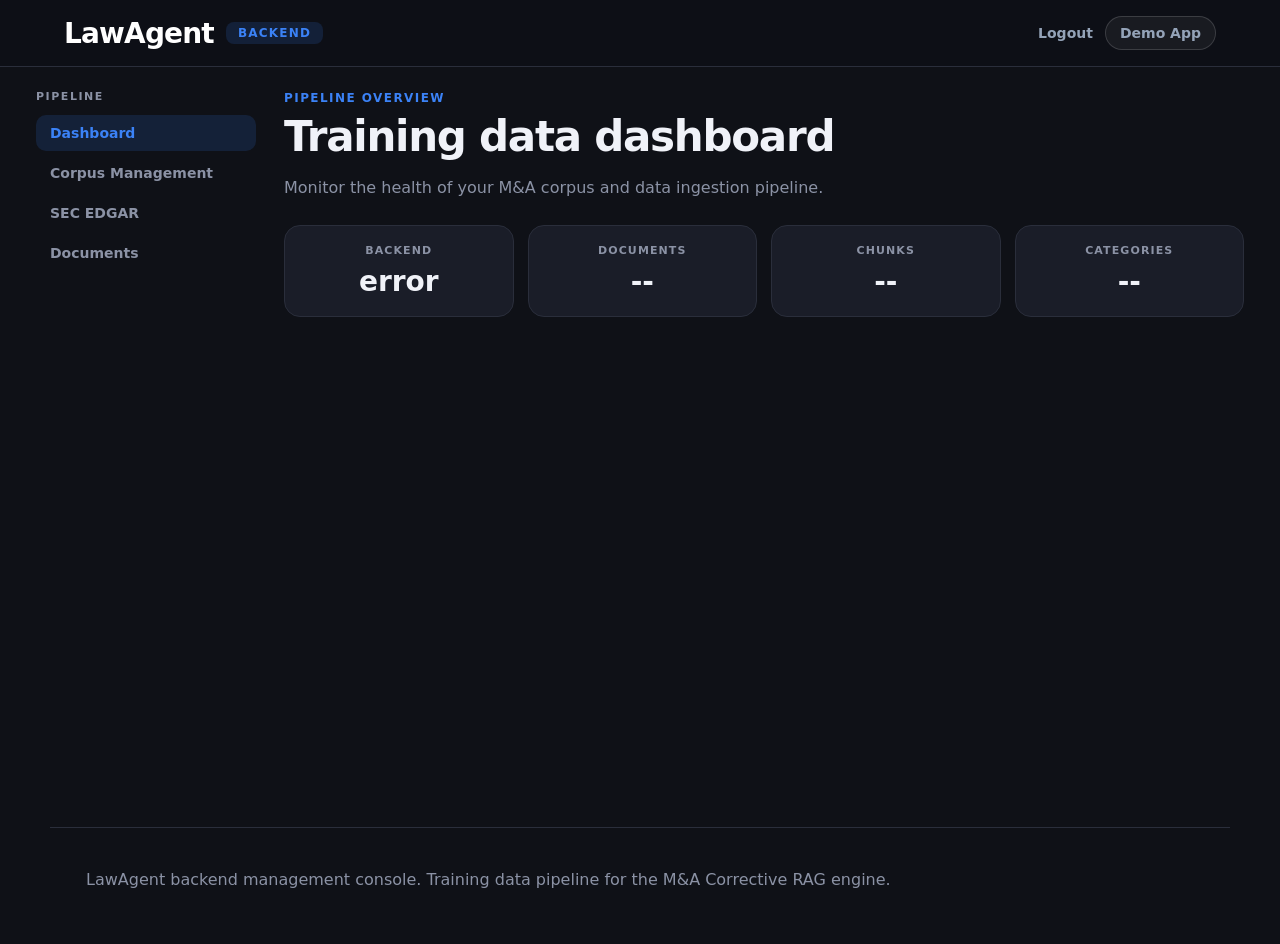
==== templates/admin.html @ 7fe7f197 "Add PIN code protection to access the backend administration pages Implement PIN-based authenticatio" ====
<!doctype html>
<html lang="en">
  <head>
    <meta charset="utf-8">
    <meta name="viewport" content="width=device-width, initial-scale=1">
    <title>LawAgent | Backend Management</title>
    <link rel="stylesheet" href="/static/styles.css">
    <link rel="stylesheet" href="/static/admin.css">
  </head>
  <body class="admin-body">
    <header class="admin-header">
      <nav>
        <div class="admin-brand">
          <span class="brand">LawAgent</span>
          <span class="admin-badge">Backend</span>
        </div>
        <div class="nav-right">
          <a href="/admin/logout" class="nav-link">Logout</a>
          <a href="/" class="pill nav-link">Demo App</a>
        </div>
      </nav>
    </header>

    <main class="admin-main">
      <aside class="admin-sidebar">
        <h3>Pipeline</h3>
        <button class="sidebar-link active" data-panel="dashboard">Dashboard</button>
        <button class="sidebar-link" data-panel="corpus">Corpus Management</button>
        <button class="sidebar-link" data-panel="edgar">SEC EDGAR</button>
        <button class="sidebar-link" data-panel="documents">Documents</button>
      </aside>

      <div class="admin-content">
        <section id="panel-dashboard" class="admin-panel active">
          <div class="section-heading">
            <p class="eyebrow">Pipeline overview</p>
            <h2>Training data dashboard</h2>
            <p>Monitor the health of your M&A corpus and data ingestion pipeline.</p>
          </div>
          <div class="stats-grid" id="dashboardStats">
            <div class="stat-card">
              <span class="stat-label">Backend</span>
              <span class="stat-value" id="statBackend">--</span>
            </div>
            <div class="stat-card">
              <span class="stat-label">Documents</span>
              <span class="stat-value" id="statDocs">--</span>
            </div>
            <div class="stat-card">
              <span class="stat-label">Chunks</span>
              <span class="stat-value" id="statChunks">--</span>
            </div>
            <div class="stat-card">
              <span class="stat-label">Categories</span>
              <span class="stat-value" id="statCategories">--</span>
            </div>
          </div>
          <div class="category-breakdown" id="categoryBreakdown"></div>
          <div class="doc-list" id="dashboardDocList"></div>
        </section>

        <section id="panel-corpus" class="admin-panel">
          <div class="section-heading">
            <p class="eyebrow">Corpus management</p>
            <h2>Ingest and manage training documents</h2>
            <p>Upload M&A documents to the global training corpus. All ingested documents become available to every analysis session in the frontend demo.</p>
          </div>
          <div class="admin-grid">
            <div class="admin-card">
              <h3>Ingest deposited files</h3>
              <p class="muted">Scan the deposit directories for new PDFs, DOCX, TXT, and MD files and ingest them into the corpus.</p>
              <button id="adminIngest" class="primary">Ingest deposited files</button>
              <div id="ingestResult" class="result-box"></div>
            </div>
            <div class="admin-card">
              <h3>Upload training document</h3>
              <p class="muted">Upload a document directly to the training corpus. It will be classified, chunked, and indexed for retrieval.</p>
              <label class="file-label">
                Choose PDF, DOCX, TXT, or MD
                <input id="adminUpload" type="file" accept=".pdf,.docx,.txt,.md">
              </label>
              <div id="uploadResult" class="result-box"></div>
            </div>
          </div>
          <div class="admin-card wide">
            <h3>Corpus retrieval test</h3>
            <p class="muted">Run a test query against the corpus to verify retrieval quality.</p>
            <div class="query-row">
              <input id="adminQuery" placeholder="e.g. escrow provisions in asset purchase agreements">
              <button id="adminSearch" class="primary">Search</button>
            </div>
            <div id="adminResults" class="result-box"></div>
          </div>
        </section>

        <section id="panel-edgar" class="admin-panel">
          <div class="section-heading">
            <p class="eyebrow">SEC EDGAR integration</p>
            <h2>Fetch and ingest real merger agreements</h2>
            <p>Search the SEC EDGAR full-text index for M&A exhibits (8-K filings), preview results, and ingest filings into the global training corpus.</p>
          </div>
          <div class="admin-card wide">
            <h3>EDGAR search</h3>
            <div class="admin-form">
              <label>
                Search query
                <input id="adminEdgarQuery" value='"agreement and plan of merger"'>
              </label>
              <div class="inline-fields">
                <label>
                  From
                  <input id="adminEdgarStart" type="date" value="2023-01-01">
                </label>
                <label>
                  To
                  <input id="adminEdgarEnd" type="date" value="2025-12-31">
                </label>
                <label>
                  Max results
                  <input id="adminEdgarMax" type="number" value="5" min="1" max="10">
                </label>
              </div>
              <div class="btn-row">
                <button id="adminEdgarSearch" class="primary">Search EDGAR</button>
                <button id="adminEdgarIngest" class="secondary dark">Search and ingest into corpus</button>
              </div>
            </div>
            <div id="adminEdgarResults" class="result-box"></div>
          </div>
        </section>

        <section id="panel-documents" class="admin-panel">
          <div class="section-heading">
            <p class="eyebrow">Document inventory</p>
            <h2>All documents in the training corpus</h2>
            <p>Complete list of classified documents with chunk counts and metadata.</p>
          </div>
          <div id="documentTable" class="doc-table-container"></div>
        </section>
      </div>
    </main>

    <footer>
      <p>LawAgent backend management console. Training data pipeline for the M&A Corrective RAG engine.</p>
    </footer>

    <script src="/static/admin.js"></script>
  </body>
</html>
---- static/styles.css ----
:root {
  color-scheme: dark;
  --bg: #0f1117;
  --bg-raised: #161922;
  --ink: #e8eaf0;
  --muted: #8b92a5;
  --card: #1a1d28;
  --line: #2a2e3b;
  --accent: #3b82f6;
  --accent-dim: rgba(59, 130, 246, 0.15);
  --accent-glow: rgba(59, 130, 246, 0.25);
  --red: #ef4444;
  --amber: #f59e0b;
  --green: #22c55e;
  --shadow: 0 20px 60px rgba(0, 0, 0, 0.35);
}

* {
  box-sizing: border-box;
}

body {
  margin: 0;
  font-family: Inter, ui-sans-serif, system-ui, -apple-system, BlinkMacSystemFont, "Segoe UI", sans-serif;
  background: var(--bg);
  color: var(--ink);
}

button,
textarea,
input {
  font: inherit;
}

button {
  border: 0;
  cursor: pointer;
}

.hero {
  background:
    radial-gradient(circle at 75% 15%, rgba(59, 130, 246, 0.18), transparent 30rem),
    radial-gradient(circle at 20% 80%, rgba(99, 102, 241, 0.1), transparent 25rem),
    linear-gradient(160deg, #0a0c14 0%, #111827 50%, #141a2e 100%);
  color: white;
  padding: 28px clamp(20px, 5vw, 72px) 72px;
  border-bottom: 1px solid var(--line);
}

nav,
.hero-grid,
main,
footer {
  max-width: 1180px;
  margin: 0 auto;
}

nav {
  display: flex;
  justify-content: space-between;
  align-items: center;
  margin-bottom: 72px;
}

.brand {
  font-family: Inter, system-ui, sans-serif;
  font-size: 28px;
  font-weight: 800;
  letter-spacing: -0.03em;
  color: white;
}

.pill {
  border: 1px solid rgba(255, 255, 255, 0.15);
  padding: 8px 14px;
  border-radius: 999px;
  color: var(--muted);
  font-size: 13px;
  font-weight: 600;
  background: rgba(255, 255, 255, 0.05);
}

.hero-grid {
  display: grid;
  grid-template-columns: minmax(0, 1.1fr) minmax(320px, 0.65fr);
  gap: 36px;
  align-items: center;
}

.eyebrow {
  margin: 0 0 10px;
  color: var(--accent);
  font-weight: 800;
  text-transform: uppercase;
  letter-spacing: 0.12em;
  font-size: 12px;
}

h1,
h2,
h3 {
  margin: 0;
  line-height: 1.05;
}

h1 {
  max-width: 760px;
  font-family: Inter, system-ui, sans-serif;
  font-size: clamp(42px, 7vw, 72px);
  font-weight: 800;
  letter-spacing: -0.04em;
  color: #f0f2f8;
}

h2 {
  font-family: Inter, system-ui, sans-serif;
  font-size: clamp(28px, 4vw, 42px);
  font-weight: 800;
  letter-spacing: -0.03em;
  color: #f0f2f8;
}

h3 {
  font-size: 18px;
  font-weight: 700;
  color: #dde1eb;
}

.lede {
  max-width: 760px;
  margin: 22px 0 0;
  color: #94a3b8;
  font-size: 17px;
  line-height: 1.7;
}

.hero-actions,
.input-toolbar,
.draft-toolbar {
  display: flex;
  gap: 12px;
  align-items: center;
}

.hero-actions {
  margin-top: 30px;
}

.nav-right {
  display: flex;
  align-items: center;
  gap: 12px;
}

.nav-link {
  color: #94a3b8;
  text-decoration: none;
  font-weight: 700;
  font-size: 14px;
  transition: color 0.15s;
}

.nav-link:hover {
  color: white;
}

.context-grid {
  display: grid;
  grid-template-columns: minmax(320px, 0.8fr) minmax(360px, 1.2fr);
  gap: 24px;
}

.primary,
.secondary,
.ghost {
  border-radius: 10px;
  padding: 12px 18px;
  font-weight: 700;
  transition: all 0.15s;
}

.primary {
  color: white;
  background: var(--accent);
  box-shadow: 0 8px 24px var(--accent-glow);
}

.primary:hover {
  background: #2563eb;
}

.secondary {
  color: #cbd5e1;
  background: rgba(255, 255, 255, 0.06);
  border: 1px solid var(--line);
}

.secondary:hover {
  background: rgba(255, 255, 255, 0.1);
}

.secondary.dark {
  color: white;
  background: rgba(59, 130, 246, 0.12);
  border: 1px solid rgba(59, 130, 246, 0.3);
}

.secondary.dark:hover {
  background: rgba(59, 130, 246, 0.22);
}

.ghost {
  background: var(--bg-raised);
  color: var(--muted);
  border: 1px solid var(--line);
}

.ghost:hover {
  color: var(--ink);
  border-color: #3d4254;
}

.wide {
  width: 100%;
  margin-top: 14px;
}

.pipeline-card,
.input-card,
.output-card,
.form-card,
.draft-card,
.source-card {
  background: var(--card);
  color: var(--ink);
  border: 1px solid var(--line);
  border-radius: 20px;
  box-shadow: var(--shadow);
}

.pipeline-card {
  padding: 28px;
  background: var(--card);
  border: 1px solid var(--line);
}

.pipeline-card h2 {
  font-size: 22px;
  color: #f0f2f8;
}

.pipeline-card ol {
  margin: 18px 0 0;
  padding-left: 22px;
  color: var(--muted);
  line-height: 1.7;
}

.pipeline-card ol strong {
  color: var(--accent);
}

main {
  padding: 38px clamp(16px, 4vw, 36px) 60px;
}

.panel {
  padding: 42px 0;
}

.panel.alt {
  border-top: 1px solid var(--line);
  border-bottom: 1px solid var(--line);
}

.section-heading {
  max-width: 850px;
  margin-bottom: 24px;
}

.section-heading p:not(.eyebrow) {
  color: var(--muted);
  line-height: 1.65;
  font-size: 16px;
}

.workspace {
  display: grid;
  grid-template-columns: minmax(320px, 0.9fr) minmax(360px, 1.1fr);
  gap: 24px;
}

.corpus-grid {
  display: grid;
  grid-template-columns: minmax(320px, 0.8fr) minmax(360px, 1.2fr);
  gap: 24px;
}

.input-card,
.output-card,
.form-card,
.draft-card {
  padding: 22px;
}

.muted {
  color: var(--muted);
  line-height: 1.6;
}

.stacked-actions {
  display: grid;
  gap: 12px;
  margin: 18px 0;
}

.file-label {
  border: 1px dashed rgba(59, 130, 246, 0.4);
  border-radius: 14px;
  padding: 14px;
  color: #94a3b8;
  background: rgba(59, 130, 246, 0.06);
  transition: border-color 0.15s;
}

.file-label:hover {
  border-color: var(--accent);
}

.file-label input {
  margin-top: 10px;
  width: 100%;
}

.status-box,
.mini-results {
  border: 1px solid var(--line);
  border-radius: 16px;
  background: var(--bg-raised);
  padding: 14px;
  color: var(--muted);
  line-height: 1.55;
}

.query-row {
  display: grid;
  grid-template-columns: 1fr auto;
  gap: 10px;
  margin: 16px 0;
}

.query-row input {
  width: 100%;
}

.inline-fields {
  display: grid;
  grid-template-columns: 1fr 1fr auto;
  gap: 10px;
}

.input-toolbar,
.draft-toolbar {
  justify-content: space-between;
  margin-bottom: 14px;
}

textarea {
  width: 100%;
  min-height: 520px;
  resize: vertical;
  border: 1px solid var(--line);
  border-radius: 16px;
  padding: 16px;
  color: #e2e8f0;
  background: var(--bg);
  line-height: 1.55;
}

textarea:focus,
input:focus {
  outline: 3px solid var(--accent-dim);
  border-color: var(--accent);
}

.empty {
  min-height: 520px;
  display: grid;
  place-content: center;
  text-align: center;
  color: var(--muted);
  padding: 28px;
}

.hidden {
  display: none;
}

.summary-grid,
.template-grid,
.source-grid {
  display: grid;
  gap: 16px;
}

.summary-grid {
  grid-template-columns: repeat(4, minmax(0, 1fr));
  margin-bottom: 18px;
}

.metric {
  border: 1px solid var(--line);
  border-radius: 16px;
  padding: 14px;
  background: var(--bg-raised);
}

.metric span {
  color: var(--muted);
  font-size: 12px;
  text-transform: uppercase;
  letter-spacing: 0.08em;
  font-weight: 800;
}

.metric strong {
  display: block;
  margin-top: 6px;
  font-size: 20px;
  color: #f0f2f8;
}

.issue,
.clause,
.reference,
.followup {
  border: 1px solid var(--line);
  border-radius: 18px;
  padding: 16px;
  margin: 12px 0;
  background: var(--bg-raised);
}

.issue.high {
  border-left: 4px solid var(--red);
}

.issue.medium {
  border-left: 4px solid var(--amber);
}

.tag {
  display: inline-block;
  padding: 4px 9px;
  border-radius: 999px;
  font-size: 11px;
  font-weight: 700;
  text-transform: uppercase;
  letter-spacing: 0.08em;
  background: var(--accent-dim);
  color: var(--accent);
}

.tag.present {
  background: rgba(34, 197, 94, 0.12);
  color: var(--green);
}

.tag.missing_or_weak {
  background: rgba(239, 68, 68, 0.12);
  color: var(--red);
}

.issue p,
.clause p,
.reference p,
.followup p {
  color: var(--muted);
  line-height: 1.55;
}

.suggested {
  white-space: pre-wrap;
  background: var(--bg);
  border: 1px solid var(--line);
  border-radius: 12px;
  padding: 12px;
  font-family: ui-monospace, SFMono-Regular, Menlo, monospace;
  font-size: 13px;
  line-height: 1.45;
  color: #94a3b8;
}

.template-grid {
  grid-template-columns: minmax(300px, 0.8fr) minmax(360px, 1.2fr);
}

.form-card {
  display: grid;
  gap: 14px;
}

label {
  display: grid;
  gap: 7px;
  color: #cbd5e1;
  font-weight: 700;
}

input {
  border: 1px solid var(--line);
  border-radius: 12px;
  padding: 12px;
  background: var(--bg);
  color: var(--ink);
}

pre {
  min-height: 560px;
  max-height: 760px;
  overflow: auto;
  white-space: pre-wrap;
  margin: 0;
  padding: 18px;
  border-radius: 16px;
  border: 1px solid var(--line);
  background: #0a0c14;
  color: #94a3b8;
  line-height: 1.55;
}

.source-grid {
  grid-template-columns: repeat(3, minmax(0, 1fr));
}

.source-card {
  padding: 18px;
  box-shadow: none;
}

a {
  color: var(--accent);
  font-weight: 700;
}

a:hover {
  color: #60a5fa;
}

footer {
  color: var(--muted);
  padding: 0 clamp(16px, 4vw, 36px) 36px;
  line-height: 1.5;
  border-top: 1px solid var(--line);
  padding-top: 24px;
}

button:disabled {
  opacity: 0.45;
  cursor: not-allowed;
}

@media (max-width: 900px) {
  .hero-grid,
  .workspace,
  .template-grid,
  .context-grid,
  .corpus-grid {
    grid-template-columns: 1fr;
  }

  .summary-grid,
  .source-grid {
    grid-template-columns: repeat(2, minmax(0, 1fr));
  }
}

@media (max-width: 620px) {
  nav,
  .hero-actions,
  .summary-grid,
  .source-grid {
    grid-template-columns: 1fr;
    flex-direction: column;
    align-items: flex-start;
  }

  .summary-grid,
  .source-grid {
    display: grid;
    grid-template-columns: 1fr;
  }
}
---- static/admin.css ----
.admin-body {
  background: var(--bg);
}

.admin-header {
  background: #0d0f16;
  color: white;
  padding: 16px clamp(20px, 5vw, 72px);
  border-bottom: 1px solid var(--line);
}

.admin-header nav {
  margin-bottom: 0;
}

.admin-brand {
  display: flex;
  align-items: center;
  gap: 12px;
}

.admin-badge {
  background: var(--accent-dim);
  color: var(--accent);
  padding: 4px 12px;
  border-radius: 8px;
  font-size: 12px;
  font-weight: 800;
  text-transform: uppercase;
  letter-spacing: 0.1em;
}

.nav-link {
  color: #94a3b8;
  text-decoration: none;
  font-weight: 700;
  font-size: 14px;
  transition: color 0.15s;
}

.nav-link:hover {
  color: white;
}

.admin-main {
  display: grid;
  grid-template-columns: 220px 1fr;
  max-width: 1280px;
  margin: 0 auto;
  padding: 24px clamp(16px, 4vw, 36px);
  gap: 28px;
  min-height: calc(100vh - 140px);
}

.admin-sidebar {
  position: sticky;
  top: 24px;
  height: fit-content;
}

.admin-sidebar h3 {
  color: var(--muted);
  font-size: 11px;
  text-transform: uppercase;
  letter-spacing: 0.14em;
  margin-bottom: 12px;
}

.sidebar-link {
  display: block;
  width: 100%;
  text-align: left;
  padding: 10px 14px;
  border-radius: 10px;
  font-weight: 700;
  font-size: 14px;
  color: var(--muted);
  background: transparent;
  margin-bottom: 4px;
  transition: all 0.15s;
}

.sidebar-link:hover {
  background: rgba(255, 255, 255, 0.04);
  color: var(--ink);
}

.sidebar-link.active {
  background: var(--accent-dim);
  color: var(--accent);
}

.admin-panel {
  display: none;
}

.admin-panel.active {
  display: block;
}

.stats-grid {
  display: grid;
  grid-template-columns: repeat(4, 1fr);
  gap: 14px;
  margin-bottom: 24px;
}

.stat-card {
  background: var(--card);
  border: 1px solid var(--line);
  border-radius: 16px;
  padding: 18px;
  text-align: center;
}

.stat-label {
  display: block;
  color: var(--muted);
  font-size: 11px;
  text-transform: uppercase;
  letter-spacing: 0.1em;
  font-weight: 800;
}

.stat-value {
  display: block;
  margin-top: 8px;
  font-size: 28px;
  font-weight: 800;
  color: #f0f2f8;
  font-family: Inter, system-ui, sans-serif;
}

.category-breakdown {
  display: flex;
  flex-wrap: wrap;
  gap: 8px;
  margin-bottom: 24px;
}

.admin-grid {
  display: grid;
  grid-template-columns: 1fr 1fr;
  gap: 20px;
  margin-bottom: 24px;
}

.admin-card {
  background: var(--card);
  border: 1px solid var(--line);
  border-radius: 20px;
  padding: 22px;
}

.admin-card.wide {
  margin-bottom: 24px;
}

.admin-form {
  display: grid;
  gap: 14px;
  margin-top: 16px;
}

.btn-row {
  display: flex;
  gap: 12px;
}

.result-box {
  margin-top: 16px;
  border: 1px solid var(--line);
  border-radius: 14px;
  padding: 14px;
  background: var(--bg-raised);
  color: var(--muted);
  line-height: 1.55;
  min-height: 40px;
}

.result-box:empty {
  display: none;
}

.doc-list {
  margin-top: 8px;
}

.doc-table-container {
  background: var(--card);
  border: 1px solid var(--line);
  border-radius: 20px;
  padding: 18px;
  overflow-x: auto;
}

.doc-table {
  width: 100%;
  border-collapse: collapse;
  font-size: 14px;
}

.doc-table th {
  text-align: left;
  padding: 10px 14px;
  font-size: 11px;
  text-transform: uppercase;
  letter-spacing: 0.1em;
  color: var(--muted);
  border-bottom: 2px solid var(--line);
}

.doc-table td {
  padding: 10px 14px;
  border-bottom: 1px solid var(--line);
  color: var(--ink);
}

.doc-table tr:last-child td {
  border-bottom: none;
}

.doc-table tr:hover td {
  background: rgba(59, 130, 246, 0.04);
}

@media (max-width: 900px) {
  .admin-main {
    grid-template-columns: 1fr;
  }

  .admin-sidebar {
    position: static;
    display: flex;
    gap: 8px;
    overflow-x: auto;
  }

  .admin-sidebar h3 {
    display: none;
  }

  .stats-grid {
    grid-template-columns: repeat(2, 1fr);
  }

  .admin-grid {
    grid-template-columns: 1fr;
  }
}
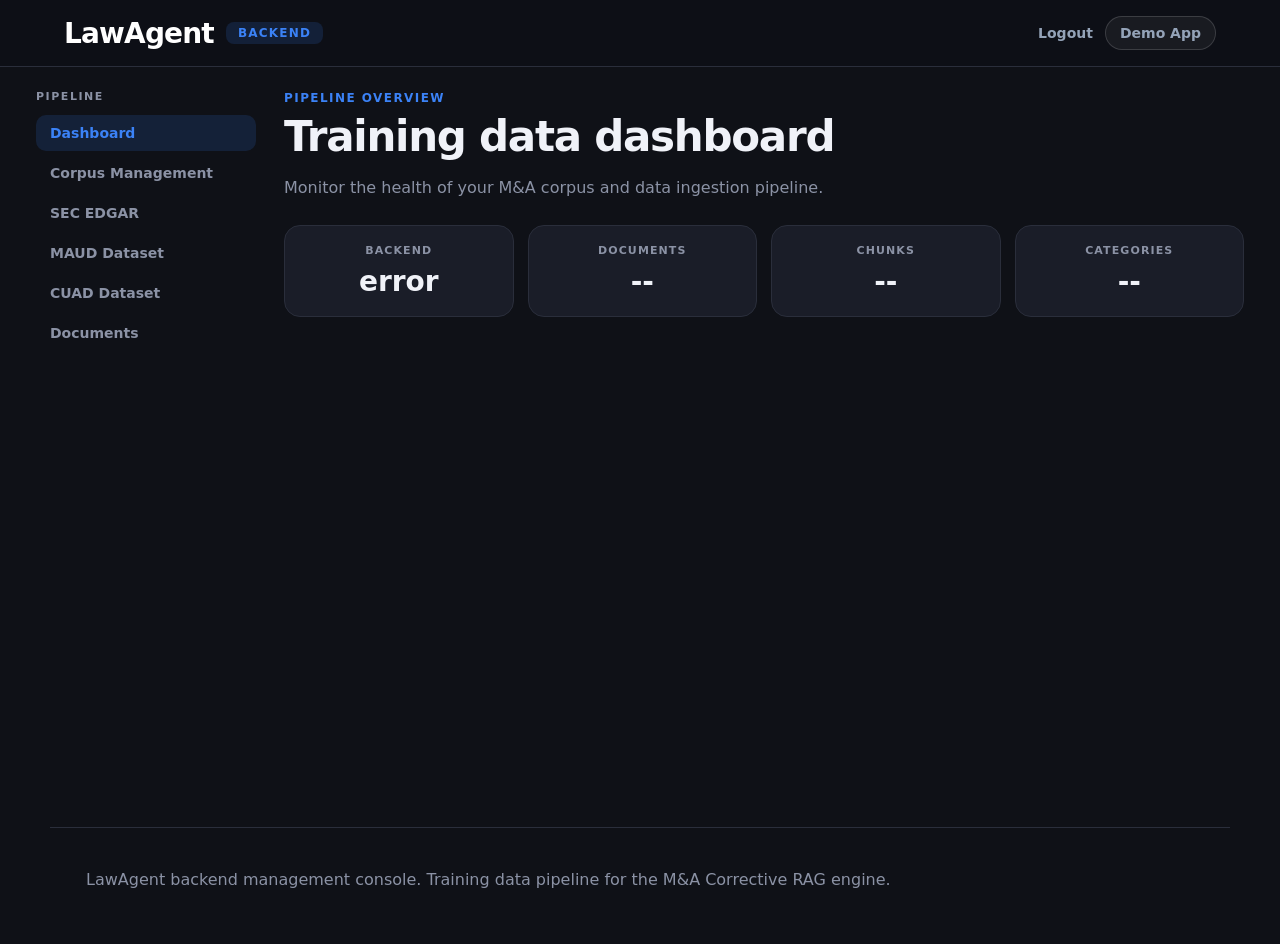
==== commit 228aef7c: "Add MAUD and CUAD dataset ingestion pipelines to the application Integrates MAUD and CUAD datasets i" ====
--- a/templates/admin.html
+++ b/templates/admin.html
@@ -27,6 +27,8 @@
         <button class="sidebar-link active" data-panel="dashboard">Dashboard</button>
         <button class="sidebar-link" data-panel="corpus">Corpus Management</button>
         <button class="sidebar-link" data-panel="edgar">SEC EDGAR</button>
+        <button class="sidebar-link" data-panel="maud">MAUD Dataset</button>
+        <button class="sidebar-link" data-panel="cuad">CUAD Dataset</button>
         <button class="sidebar-link" data-panel="documents">Documents</button>
       </aside>
 
@@ -73,12 +75,50 @@
               <div id="ingestResult" class="result-box"></div>
             </div>
             <div class="admin-card">
-              <h3>Upload training document</h3>
-              <p class="muted">Upload a document directly to the training corpus. It will be classified, chunked, and indexed for retrieval.</p>
+              <h3>Upload training documents</h3>
+              <p class="muted">Upload one or more documents to the training corpus. They will be classified, chunked, tagged, and indexed for retrieval. Tags are auto-detected but you can override them below.</p>
               <label class="file-label">
-                Choose PDF, DOCX, TXT, or MD
-                <input id="adminUpload" type="file" accept=".pdf,.docx,.txt,.md">
+                Choose PDF, DOCX, TXT, or MD (multiple)
+                <input id="adminUpload" type="file" accept=".pdf,.docx,.txt,.md" multiple>
               </label>
+              <div class="tag-overrides">
+                <p class="muted" style="margin:0 0 6px;font-size:.85rem">Optional tag overrides (applied to all files in this batch):</p>
+                <div class="inline-fields">
+                  <label>
+                    Jurisdiction
+                    <select id="uploadJurisdiction">
+                      <option value="">Auto-detect</option>
+                      <option value="Delaware">Delaware</option>
+                      <option value="New York">New York</option>
+                      <option value="California">California</option>
+                      <option value="Texas">Texas</option>
+                      <option value="Nevada">Nevada</option>
+                      <option value="Illinois">Illinois</option>
+                      <option value="United Kingdom">United Kingdom</option>
+                      <option value="Canada">Canada</option>
+                      <option value="Federal/Multi-State">Federal/Multi-State</option>
+                    </select>
+                  </label>
+                  <label>
+                    Stance
+                    <select id="uploadStance">
+                      <option value="">Auto-detect</option>
+                      <option value="pro-buyer">Pro-Buyer</option>
+                      <option value="pro-seller">Pro-Seller</option>
+                      <option value="balanced">Balanced</option>
+                    </select>
+                  </label>
+                  <label>
+                    Structure
+                    <select id="uploadStructure">
+                      <option value="">Auto-detect</option>
+                      <option value="asset purchase">Asset Purchase</option>
+                      <option value="stock purchase">Stock Purchase</option>
+                      <option value="merger">Merger</option>
+                    </select>
+                  </label>
+                </div>
+              </div>
               <div id="uploadResult" class="result-box"></div>
             </div>
           </div>
@@ -129,6 +169,106 @@
           </div>
         </section>
 
+        <section id="panel-maud" class="admin-panel">
+          <div class="section-heading">
+            <p class="eyebrow">MAUD dataset</p>
+            <h2>Merger Agreement Understanding Dataset</h2>
+            <p>Ingest expert-annotated M&A deal points from the Atticus Project's MAUD dataset (CC BY 4.0). Includes 153 real merger agreements with 92 labeled deal point categories covering MAE definitions, closing conditions, remedies, and more.</p>
+          </div>
+          <div class="admin-grid">
+            <div class="admin-card">
+              <h3>Ingest MAUD contracts</h3>
+              <p class="muted">Download annotated merger agreements from HuggingFace and ingest them into the corpus. Each contract includes MAUD deal point annotations alongside the full agreement text.</p>
+              <div class="admin-form">
+                <div class="inline-fields">
+                  <label>
+                    Max contracts
+                    <input id="maudMax" type="number" value="20" min="1" max="153">
+                  </label>
+                  <label>
+                    Splits
+                    <select id="maudSplit">
+                      <option value="train" selected>Train</option>
+                      <option value="dev">Dev</option>
+                      <option value="test">Test</option>
+                      <option value="all">All (train + dev + test)</option>
+                    </select>
+                  </label>
+                </div>
+                <button id="maudIngest" class="primary">Start MAUD ingestion</button>
+              </div>
+              <div id="maudProgress" class="result-box"></div>
+            </div>
+            <div class="admin-card">
+              <h3>MAUD corpus stats</h3>
+              <p class="muted">Current MAUD documents in the training corpus.</p>
+              <div id="maudStats" class="result-box">
+                <p class="muted">Loading...</p>
+              </div>
+            </div>
+          </div>
+          <div class="admin-card wide">
+            <h3>MAUD deal point categories</h3>
+            <p class="muted">The MAUD dataset covers these M&A deal point categories:</p>
+            <div style="display:flex;flex-wrap:wrap;gap:6px;margin-top:8px">
+              <span class="tag">Conditions to Closing</span>
+              <span class="tag">Deal Protection</span>
+              <span class="tag">General Information</span>
+              <span class="tag">Knowledge</span>
+              <span class="tag tag-stance">Material Adverse Effect</span>
+              <span class="tag">Operating Covenants</span>
+              <span class="tag tag-structure">Remedies</span>
+            </div>
+          </div>
+        </section>
+
+        <section id="panel-cuad" class="admin-panel">
+          <div class="section-heading">
+            <p class="eyebrow">CUAD dataset</p>
+            <h2>Contract Understanding Atticus Dataset</h2>
+            <p>Ingest 510 expert-annotated commercial contracts from the Atticus Project's CUAD dataset (CC BY 4.0). Covers 41 clause types including change of control, IP ownership, non-compete, indemnification, and more — sourced from real SEC filings.</p>
+          </div>
+          <div class="admin-grid">
+            <div class="admin-card">
+              <h3>Ingest CUAD contracts</h3>
+              <p class="muted">Download annotated contracts from HuggingFace and ingest them into the corpus. Each contract includes CUAD clause annotations identifying 41 key legal provisions.</p>
+              <div class="admin-form">
+                <label>
+                  Max contracts
+                  <input id="cuadMax" type="number" value="20" min="1" max="510">
+                </label>
+                <button id="cuadIngest" class="primary">Start CUAD ingestion</button>
+              </div>
+              <div id="cuadProgress" class="result-box"></div>
+            </div>
+            <div class="admin-card">
+              <h3>CUAD corpus stats</h3>
+              <p class="muted">Current CUAD documents in the training corpus.</p>
+              <div id="cuadStats" class="result-box">
+                <p class="muted">Loading...</p>
+              </div>
+            </div>
+          </div>
+          <div class="admin-card wide">
+            <h3>CUAD clause categories</h3>
+            <p class="muted">The CUAD dataset identifies these clause types in commercial contracts:</p>
+            <div style="display:flex;flex-wrap:wrap;gap:6px;margin-top:8px">
+              <span class="tag tag-jurisdiction">Change of Control</span>
+              <span class="tag">Non-Compete</span>
+              <span class="tag tag-stance">IP Ownership</span>
+              <span class="tag">License Grant</span>
+              <span class="tag tag-structure">Termination</span>
+              <span class="tag">Exclusivity</span>
+              <span class="tag">Governing Law</span>
+              <span class="tag">Cap on Liability</span>
+              <span class="tag">Audit Rights</span>
+              <span class="tag">Anti-Assignment</span>
+              <span class="tag">ROFR/ROFO</span>
+              <span class="tag">Revenue Sharing</span>
+            </div>
+          </div>
+        </section>
+
         <section id="panel-documents" class="admin-panel">
           <div class="section-heading">
             <p class="eyebrow">Document inventory</p>
--- a/static/admin.css
+++ b/static/admin.css
@@ -224,6 +224,87 @@
   background: rgba(59, 130, 246, 0.04);
 }
 
+.tag-overrides {
+  margin-top: 14px;
+  padding: 14px;
+  background: var(--bg-raised);
+  border: 1px solid var(--line);
+  border-radius: 12px;
+}
+
+.tag-overrides .inline-fields {
+  display: flex;
+  gap: 12px;
+  flex-wrap: wrap;
+}
+
+.tag-overrides label {
+  flex: 1;
+  min-width: 140px;
+}
+
+.tag-jurisdiction {
+  background: rgba(99, 102, 241, 0.14);
+  color: #818cf8;
+}
+
+.tag-stance {
+  background: rgba(234, 179, 8, 0.14);
+  color: #facc15;
+}
+
+.tag-structure {
+  background: rgba(16, 185, 129, 0.14);
+  color: #34d399;
+}
+
+.edit-tags-btn {
+  padding: 4px 10px;
+  font-size: 12px;
+  border-radius: 8px;
+}
+
+.tag-editor-row td {
+  border-bottom: 1px solid var(--line);
+}
+
+.tag-editor-row .inline-fields {
+  display: flex;
+  gap: 12px;
+  flex-wrap: wrap;
+}
+
+.tag-editor-row label {
+  flex: 1;
+  min-width: 120px;
+}
+
+.tag-editor-row select {
+  width: 100%;
+}
+
+.te-save, .te-cancel {
+  padding: 6px 16px;
+  font-size: 13px;
+  align-self: flex-end;
+}
+
+.progress-bar-container {
+  width: 100%;
+  height: 8px;
+  background: var(--line);
+  border-radius: 4px;
+  overflow: hidden;
+  margin-bottom: 8px;
+}
+
+.progress-bar {
+  height: 100%;
+  background: var(--accent);
+  border-radius: 4px;
+  transition: width 0.4s ease;
+}
+
 @media (max-width: 900px) {
   .admin-main {
     grid-template-columns: 1fr;
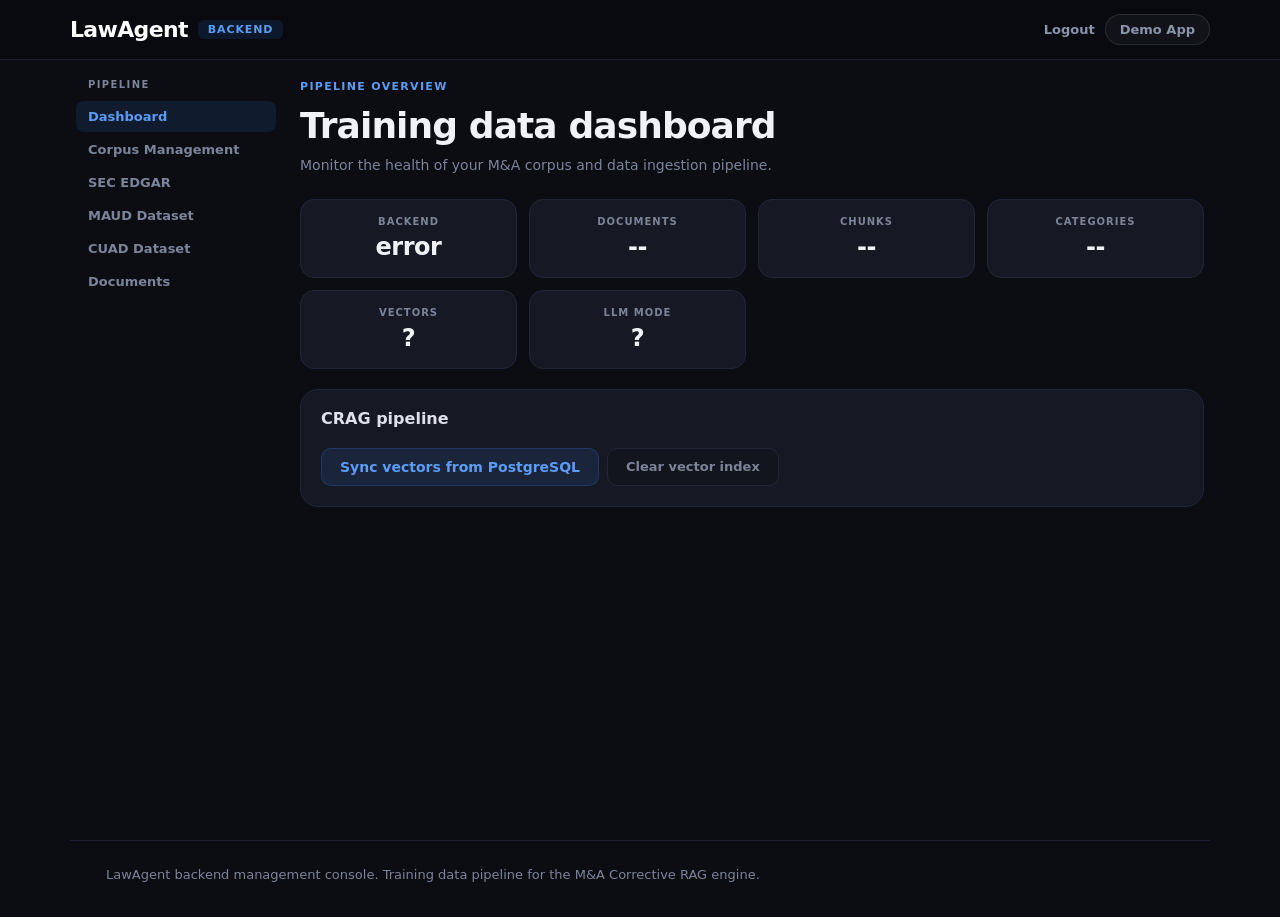
==== commit e4589dda: "Implement a two-model LLM pipeline for improved legal document analysis Upgrade the CRAG pipeline to" ====
--- a/templates/admin.html
+++ b/templates/admin.html
@@ -56,6 +56,23 @@
               <span class="stat-label">Categories</span>
               <span class="stat-value" id="statCategories">--</span>
             </div>
+            <div class="stat-card">
+              <span class="stat-label">Vectors</span>
+              <span class="stat-value" id="statVectors">--</span>
+            </div>
+            <div class="stat-card">
+              <span class="stat-label">LLM Mode</span>
+              <span class="stat-value" id="statLlmMode">--</span>
+            </div>
+          </div>
+          <div class="admin-card" style="margin-top:16px">
+            <h3>CRAG pipeline</h3>
+            <div id="pipelineInfo" class="pipeline-info-grid"></div>
+            <div style="display:flex;gap:8px;margin-top:12px;flex-wrap:wrap">
+              <button id="adminVectorSync" class="secondary dark">Sync vectors from PostgreSQL</button>
+              <button id="adminVectorClear" class="ghost">Clear vector index</button>
+            </div>
+            <div id="vectorResult" class="result-box"></div>
           </div>
           <div class="category-breakdown" id="categoryBreakdown"></div>
           <div class="doc-list" id="dashboardDocList"></div>
--- a/static/styles.css
+++ b/static/styles.css
@@ -1,18 +1,25 @@
 :root {
   color-scheme: dark;
-  --bg: #0f1117;
-  --bg-raised: #161922;
-  --ink: #e8eaf0;
-  --muted: #8b92a5;
-  --card: #1a1d28;
-  --line: #2a2e3b;
+  --bg: #0b0d13;
+  --bg-raised: #13151e;
+  --ink: #e4e7ef;
+  --muted: #7c8499;
+  --card: #161923;
+  --card-hover: #1a1e2b;
+  --line: #222738;
+  --line-subtle: #1c2030;
   --accent: #3b82f6;
-  --accent-dim: rgba(59, 130, 246, 0.15);
-  --accent-glow: rgba(59, 130, 246, 0.25);
+  --accent-soft: #5b9cf7;
+  --accent-dim: rgba(59, 130, 246, 0.12);
+  --accent-glow: rgba(59, 130, 246, 0.18);
   --red: #ef4444;
   --amber: #f59e0b;
   --green: #22c55e;
-  --shadow: 0 20px 60px rgba(0, 0, 0, 0.35);
+  --radius: 14px;
+  --radius-lg: 18px;
+  --shadow: 0 8px 32px rgba(0, 0, 0, 0.25);
+  --shadow-lg: 0 20px 60px rgba(0, 0, 0, 0.35);
+  --transition: 0.2s cubic-bezier(0.4, 0, 0.2, 1);
 }
 
 * {
@@ -21,14 +28,17 @@
 
 body {
   margin: 0;
-  font-family: Inter, ui-sans-serif, system-ui, -apple-system, BlinkMacSystemFont, "Segoe UI", sans-serif;
+  font-family: "Inter", ui-sans-serif, system-ui, -apple-system, BlinkMacSystemFont, "Segoe UI", sans-serif;
   background: var(--bg);
   color: var(--ink);
+  -webkit-font-smoothing: antialiased;
+  -moz-osx-font-smoothing: grayscale;
 }
 
 button,
 textarea,
-input {
+input,
+select {
   font: inherit;
 }
 
@@ -37,21 +47,26 @@
   cursor: pointer;
 }
 
+::selection {
+  background: rgba(59, 130, 246, 0.3);
+  color: #fff;
+}
+
 .hero {
   background:
-    radial-gradient(circle at 75% 15%, rgba(59, 130, 246, 0.18), transparent 30rem),
-    radial-gradient(circle at 20% 80%, rgba(99, 102, 241, 0.1), transparent 25rem),
-    linear-gradient(160deg, #0a0c14 0%, #111827 50%, #141a2e 100%);
+    radial-gradient(ellipse 80% 60% at 70% 10%, rgba(59, 130, 246, 0.14), transparent),
+    radial-gradient(ellipse 60% 50% at 15% 85%, rgba(99, 102, 241, 0.08), transparent),
+    linear-gradient(175deg, #080a10 0%, #0f1320 40%, #111827 100%);
   color: white;
-  padding: 28px clamp(20px, 5vw, 72px) 72px;
-  border-bottom: 1px solid var(--line);
+  padding: 24px clamp(20px, 5vw, 72px) 64px;
+  border-bottom: 1px solid var(--line-subtle);
 }
 
 nav,
 .hero-grid,
 main,
 footer {
-  max-width: 1180px;
+  max-width: 1140px;
   margin: 0 auto;
 }
 
@@ -59,78 +74,82 @@
   display: flex;
   justify-content: space-between;
   align-items: center;
-  margin-bottom: 72px;
+  margin-bottom: 60px;
 }
 
 .brand {
-  font-family: Inter, system-ui, sans-serif;
-  font-size: 28px;
+  font-size: 22px;
   font-weight: 800;
   letter-spacing: -0.03em;
   color: white;
 }
 
 .pill {
-  border: 1px solid rgba(255, 255, 255, 0.15);
-  padding: 8px 14px;
+  border: 1px solid rgba(255, 255, 255, 0.1);
+  padding: 7px 14px;
   border-radius: 999px;
   color: var(--muted);
-  font-size: 13px;
+  font-size: 12px;
   font-weight: 600;
-  background: rgba(255, 255, 255, 0.05);
+  background: rgba(255, 255, 255, 0.04);
+  transition: all var(--transition);
+}
+
+.pill:hover {
+  border-color: rgba(255, 255, 255, 0.2);
+  color: #bfc6d4;
 }
 
 .hero-grid {
   display: grid;
-  grid-template-columns: minmax(0, 1.1fr) minmax(320px, 0.65fr);
-  gap: 36px;
+  grid-template-columns: minmax(0, 1.15fr) minmax(300px, 0.6fr);
+  gap: 40px;
   align-items: center;
 }
 
 .eyebrow {
-  margin: 0 0 10px;
-  color: var(--accent);
-  font-weight: 800;
+  margin: 0 0 12px;
+  color: var(--accent-soft);
+  font-weight: 700;
   text-transform: uppercase;
   letter-spacing: 0.12em;
-  font-size: 12px;
+  font-size: 11px;
 }
 
 h1,
 h2,
 h3 {
   margin: 0;
-  line-height: 1.05;
+  line-height: 1.08;
 }
 
 h1 {
-  max-width: 760px;
-  font-family: Inter, system-ui, sans-serif;
-  font-size: clamp(42px, 7vw, 72px);
+  max-width: 720px;
+  font-size: clamp(36px, 6vw, 62px);
   font-weight: 800;
-  letter-spacing: -0.04em;
+  letter-spacing: -0.035em;
   color: #f0f2f8;
 }
 
 h2 {
-  font-family: Inter, system-ui, sans-serif;
-  font-size: clamp(28px, 4vw, 42px);
+  font-size: clamp(24px, 3.5vw, 36px);
   font-weight: 800;
-  letter-spacing: -0.03em;
+  letter-spacing: -0.025em;
   color: #f0f2f8;
+  line-height: 1.15;
 }
 
 h3 {
-  font-size: 18px;
+  font-size: 16px;
   font-weight: 700;
   color: #dde1eb;
 }
 
 .lede {
-  max-width: 760px;
-  margin: 22px 0 0;
-  color: #94a3b8;
-  font-size: 17px;
+  max-width: 640px;
+  margin: 18px 0 0;
+  color: #8a94ab;
+  font-size: 15px;
   line-height: 1.7;
 }
 
@@ -138,26 +157,26 @@
 .input-toolbar,
 .draft-toolbar {
   display: flex;
-  gap: 12px;
+  gap: 10px;
   align-items: center;
 }
 
 .hero-actions {
-  margin-top: 30px;
+  margin-top: 28px;
 }
 
 .nav-right {
   display: flex;
   align-items: center;
-  gap: 12px;
+  gap: 10px;
 }
 
 .nav-link {
-  color: #94a3b8;
+  color: #8a94ab;
   text-decoration: none;
-  font-weight: 700;
-  font-size: 14px;
-  transition: color 0.15s;
+  font-weight: 600;
+  font-size: 13px;
+  transition: color var(--transition);
 }
 
 .nav-link:hover {
@@ -166,63 +185,75 @@
 
 .context-grid {
   display: grid;
-  grid-template-columns: minmax(320px, 0.8fr) minmax(360px, 1.2fr);
-  gap: 24px;
+  grid-template-columns: minmax(300px, 0.8fr) minmax(340px, 1.2fr);
+  gap: 20px;
 }
 
 .primary,
 .secondary,
 .ghost {
   border-radius: 10px;
-  padding: 12px 18px;
+  padding: 10px 18px;
   font-weight: 700;
-  transition: all 0.15s;
+  font-size: 14px;
+  transition: all var(--transition);
 }
 
 .primary {
   color: white;
   background: var(--accent);
-  box-shadow: 0 8px 24px var(--accent-glow);
+  box-shadow: 0 4px 16px var(--accent-glow);
 }
 
 .primary:hover {
   background: #2563eb;
+  box-shadow: 0 6px 24px rgba(37, 99, 235, 0.3);
+  transform: translateY(-1px);
+}
+
+.primary:active {
+  transform: translateY(0);
 }
 
 .secondary {
-  color: #cbd5e1;
-  background: rgba(255, 255, 255, 0.06);
+  color: #b8c1d4;
+  background: rgba(255, 255, 255, 0.05);
   border: 1px solid var(--line);
 }
 
 .secondary:hover {
-  background: rgba(255, 255, 255, 0.1);
+  background: rgba(255, 255, 255, 0.08);
+  border-color: #3a4058;
+  color: #d0d7e6;
 }
 
 .secondary.dark {
-  color: white;
-  background: rgba(59, 130, 246, 0.12);
-  border: 1px solid rgba(59, 130, 246, 0.3);
+  color: var(--accent-soft);
+  background: var(--accent-dim);
+  border: 1px solid rgba(59, 130, 246, 0.2);
 }
 
 .secondary.dark:hover {
-  background: rgba(59, 130, 246, 0.22);
+  background: rgba(59, 130, 246, 0.18);
+  border-color: rgba(59, 130, 246, 0.35);
 }
 
 .ghost {
   background: var(--bg-raised);
   color: var(--muted);
   border: 1px solid var(--line);
+  font-size: 13px;
 }
 
 .ghost:hover {
   color: var(--ink);
-  border-color: #3d4254;
+  border-color: #3a4058;
+  background: #1a1e2b;
 }
 
 .wide {
   width: 100%;
-  margin-top: 14px;
+  margin-top: 12px;
 }
 
 .pipeline-card,
@@ -234,73 +265,147 @@
   background: var(--card);
   color: var(--ink);
   border: 1px solid var(--line);
-  border-radius: 20px;
+  border-radius: var(--radius-lg);
   box-shadow: var(--shadow);
 }
 
 .pipeline-card {
-  padding: 28px;
-  background: var(--card);
-  border: 1px solid var(--line);
+  padding: 24px;
+  background: linear-gradient(145deg, var(--card) 0%, #1e2230 100%);
 }
 
 .pipeline-card h2 {
-  font-size: 22px;
+  font-size: 18px;
   color: #f0f2f8;
+  margin-bottom: 4px;
 }
 
 .pipeline-card ol {
-  margin: 18px 0 0;
-  padding-left: 22px;
+  margin: 14px 0 0;
+  padding-left: 0;
   color: var(--muted);
   line-height: 1.7;
+  list-style: none;
+  counter-reset: step;
+}
+
+.pipeline-card ol li {
+  counter-increment: step;
+  padding: 6px 0;
+  display: flex;
+  gap: 10px;
+  align-items: flex-start;
+}
+
+.pipeline-card ol li::before {
+  content: counter(step);
+  display: inline-flex;
+  align-items: center;
+  justify-content: center;
+  min-width: 22px;
+  height: 22px;
+  border-radius: 7px;
+  background: var(--accent-dim);
+  color: var(--accent);
+  font-size: 11px;
+  font-weight: 800;
+  flex-shrink: 0;
+  margin-top: 1px;
 }
 
 .pipeline-card ol strong {
-  color: var(--accent);
+  color: var(--accent-soft);
+}
+
+.pipeline-status {
+  margin-top: 12px;
+  padding-top: 10px;
+  border-top: 1px solid var(--line);
+}
+
+.pipeline-meta {
+  display: flex;
+  align-items: center;
+  gap: 12px;
+  flex-wrap: wrap;
+  font-size: 0.82rem;
+}
+
+.llm-enhancement {
+  margin: 10px 0;
+  padding: 12px 14px;
+  background: rgba(59, 130, 246, 0.06);
+  border-left: 3px solid var(--accent);
+  border-radius: var(--radius);
+}
+
+.llm-enhancement p {
+  margin: 4px 0;
+}
+
+.pipeline-info-grid {
+  display: grid;
+  grid-template-columns: repeat(auto-fill, minmax(140px, 1fr));
+  gap: 10px;
+  margin-top: 8px;
+}
+
+.pipeline-info-grid > div {
+  padding: 8px 10px;
+  background: var(--bg);
+  border-radius: var(--radius);
+  font-size: 0.82rem;
+}
+
+.pipeline-info-grid strong {
+  font-size: 0.78rem;
+  color: var(--muted);
+  text-transform: uppercase;
+  letter-spacing: 0.03em;
 }
 
 main {
-  padding: 38px clamp(16px, 4vw, 36px) 60px;
+  padding: 32px clamp(16px, 4vw, 36px) 48px;
 }
 
 .panel {
-  padding: 42px 0;
+  padding: 36px 0;
 }
 
 .panel.alt {
-  border-top: 1px solid var(--line);
-  border-bottom: 1px solid var(--line);
+  border-top: 1px solid var(--line-subtle);
+  border-bottom: 1px solid var(--line-subtle);
 }
 
 .section-heading {
-  max-width: 850px;
-  margin-bottom: 24px;
+  max-width: 780px;
+  margin-bottom: 22px;
 }
 
 .section-heading p:not(.eyebrow) {
   color: var(--muted);
   line-height: 1.65;
-  font-size: 16px;
+  font-size: 14px;
+  margin-top: 8px;
 }
 
 .workspace {
   display: grid;
-  grid-template-columns: minmax(320px, 0.9fr) minmax(360px, 1.1fr);
-  gap: 24px;
+  grid-template-columns: minmax(300px, 0.9fr) minmax(340px, 1.1fr);
+  gap: 20px;
 }
 
 .corpus-grid {
   display: grid;
-  grid-template-columns: minmax(320px, 0.8fr) minmax(360px, 1.2fr);
-  gap: 24px;
+  grid-template-columns: minmax(300px, 0.8fr) minmax(340px, 1.2fr);
+  gap: 20px;
 }
 
 .input-card,
 .output-card,
 .form-card,
 .draft-card {
-  padding: 22px;
+  padding: 20px;
 }
 
 .muted {
@@ -310,43 +415,48 @@
 
 .stacked-actions {
   display: grid;
-  gap: 12px;
-  margin: 18px 0;
+  gap: 10px;
+  margin: 14px 0;
 }
 
 .file-label {
-  border: 1px dashed rgba(59, 130, 246, 0.4);
-  border-radius: 14px;
+  border: 1px dashed rgba(59, 130, 246, 0.3);
+  border-radius: var(--radius);
   padding: 14px;
-  color: #94a3b8;
-  background: rgba(59, 130, 246, 0.06);
-  transition: border-color 0.15s;
+  color: #8a94ab;
+  background: rgba(59, 130, 246, 0.04);
+  transition: all var(--transition);
+  font-size: 14px;
+  display: block;
+  cursor: pointer;
 }
 
 .file-label:hover {
   border-color: var(--accent);
+  background: rgba(59, 130, 246, 0.08);
 }
 
 .file-label input {
-  margin-top: 10px;
+  margin-top: 8px;
   width: 100%;
 }
 
 .status-box,
 .mini-results {
   border: 1px solid var(--line);
-  border-radius: 16px;
+  border-radius: var(--radius);
   background: var(--bg-raised);
-  padding: 14px;
+  padding: 12px 14px;
   color: var(--muted);
   line-height: 1.55;
+  font-size: 14px;
 }
 
 .query-row {
   display: grid;
   grid-template-columns: 1fr auto;
-  gap: 10px;
-  margin: 16px 0;
+  gap: 8px;
+  margin: 14px 0;
 }
 
 .query-row input {
@@ -362,29 +472,33 @@
 .input-toolbar,
 .draft-toolbar {
   justify-content: space-between;
-  margin-bottom: 14px;
+  margin-bottom: 12px;
 }
 
 textarea {
   width: 100%;
-  min-height: 520px;
+  min-height: 480px;
   resize: vertical;
   border: 1px solid var(--line);
-  border-radius: 16px;
-  padding: 16px;
-  color: #e2e8f0;
+  border-radius: var(--radius);
+  padding: 14px;
+  color: #dde3f0;
   background: var(--bg);
-  line-height: 1.55;
+  line-height: 1.6;
+  font-size: 14px;
+  transition: border-color var(--transition), box-shadow var(--transition);
 }
 
 textarea:focus,
-input:focus {
-  outline: 3px solid var(--accent-dim);
+input:focus,
+select:focus {
+  outline: none;
   border-color: var(--accent);
+  box-shadow: 0 0 0 3px var(--accent-dim);
 }
 
 .empty {
-  min-height: 520px;
+  min-height: 480px;
   display: grid;
   place-content: center;
   text-align: center;
@@ -400,33 +514,38 @@
 .template-grid,
 .source-grid {
   display: grid;
-  gap: 16px;
+  gap: 12px;
 }
 
 .summary-grid {
   grid-template-columns: repeat(4, minmax(0, 1fr));
-  margin-bottom: 18px;
+  margin-bottom: 16px;
 }
 
 .metric {
   border: 1px solid var(--line);
-  border-radius: 16px;
+  border-radius: var(--radius);
   padding: 14px;
   background: var(--bg-raised);
+  transition: border-color var(--transition);
+}
+
+.metric:hover {
+  border-color: #3a4058;
 }
 
 .metric span {
   color: var(--muted);
-  font-size: 12px;
+  font-size: 11px;
   text-transform: uppercase;
   letter-spacing: 0.08em;
-  font-weight: 800;
+  font-weight: 700;
 }
 
 .metric strong {
   display: block;
-  margin-top: 6px;
-  font-size: 20px;
+  margin-top: 5px;
+  font-size: 18px;
   color: #f0f2f8;
 }
 
@@ -435,39 +554,46 @@
 .reference,
 .followup {
   border: 1px solid var(--line);
-  border-radius: 18px;
-  padding: 16px;
-  margin: 12px 0;
+  border-radius: var(--radius);
+  padding: 14px;
+  margin: 10px 0;
   background: var(--bg-raised);
+  transition: border-color var(--transition);
+}
+
+.issue:hover,
+.clause:hover,
+.reference:hover {
+  border-color: #3a4058;
 }
 
 .issue.high {
-  border-left: 4px solid var(--red);
+  border-left: 3px solid var(--red);
 }
 
 .issue.medium {
-  border-left: 4px solid var(--amber);
+  border-left: 3px solid var(--amber);
 }
 
 .tag {
   display: inline-block;
-  padding: 4px 9px;
-  border-radius: 999px;
+  padding: 3px 9px;
+  border-radius: 6px;
   font-size: 11px;
   font-weight: 700;
   text-transform: uppercase;
-  letter-spacing: 0.08em;
+  letter-spacing: 0.06em;
   background: var(--accent-dim);
-  color: var(--accent);
+  color: var(--accent-soft);
 }
 
 .tag.present {
-  background: rgba(34, 197, 94, 0.12);
+  background: rgba(34, 197, 94, 0.1);
   color: var(--green);
 }
 
 .tag.missing_or_weak {
-  background: rgba(239, 68, 68, 0.12);
+  background: rgba(239, 68, 68, 0.1);
   color: var(--red);
 }
 
@@ -476,57 +602,72 @@
 .reference p,
 .followup p {
   color: var(--muted);
-  line-height: 1.55;
+  line-height: 1.6;
+  font-size: 14px;
 }
 
 .suggested {
   white-space: pre-wrap;
   background: var(--bg);
   border: 1px solid var(--line);
-  border-radius: 12px;
+  border-radius: 10px;
   padding: 12px;
-  font-family: ui-monospace, SFMono-Regular, Menlo, monospace;
+  font-family: "SF Mono", "Fira Code", ui-monospace, SFMono-Regular, Menlo, monospace;
   font-size: 13px;
-  line-height: 1.45;
-  color: #94a3b8;
+  line-height: 1.5;
+  color: #8a94ab;
 }
 
 .template-grid {
-  grid-template-columns: minmax(300px, 0.8fr) minmax(360px, 1.2fr);
+  grid-template-columns: minmax(280px, 0.8fr) minmax(340px, 1.2fr);
 }
 
 .form-card {
   display: grid;
-  gap: 14px;
+  gap: 12px;
 }
 
 label {
   display: grid;
-  gap: 7px;
-  color: #cbd5e1;
-  font-weight: 700;
-}
-
-input {
-  border: 1px solid var(--line);
-  border-radius: 12px;
-  padding: 12px;
+  gap: 6px;
+  color: #b8c1d4;
+  font-weight: 600;
+  font-size: 14px;
+}
+
+input,
+select {
+  border: 1px solid var(--line);
+  border-radius: 10px;
+  padding: 10px 12px;
   background: var(--bg);
   color: var(--ink);
+  font-size: 14px;
+  transition: border-color var(--transition), box-shadow var(--transition);
+}
+
+select {
+  -webkit-appearance: none;
+  appearance: none;
+  background-image: url("data:image/svg+xml,%3Csvg xmlns='http://www.w3.org/2000/svg' width='12' height='12' viewBox='0 0 24 24' fill='none' stroke='%237c8499' stroke-width='2' stroke-linecap='round' stroke-linejoin='round'%3E%3Cpath d='m6 9 6 6 6-6'/%3E%3C/svg%3E");
+  background-repeat: no-repeat;
+  background-position: right 12px center;
+  padding-right: 32px;
 }
 
 pre {
-  min-height: 560px;
-  max-height: 760px;
+  min-height: 520px;
+  max-height: 720px;
   overflow: auto;
   white-space: pre-wrap;
   margin: 0;
-  padding: 18px;
-  border-radius: 16px;
-  border: 1px solid var(--line);
-  background: #0a0c14;
-  color: #94a3b8;
-  line-height: 1.55;
+  padding: 16px;
+  border-radius: var(--radius);
+  border: 1px solid var(--line);
+  background: #090b11;
+  color: #8a94ab;
+  line-height: 1.6;
+  font-size: 13px;
 }
 
 .source-grid {
@@ -534,30 +675,50 @@
 }
 
 .source-card {
-  padding: 18px;
+  padding: 16px;
   box-shadow: none;
 }
 
 a {
-  color: var(--accent);
-  font-weight: 700;
+  color: var(--accent-soft);
+  font-weight: 600;
+  text-decoration: none;
+  transition: color var(--transition);
 }
 
 a:hover {
-  color: #60a5fa;
+  color: #93bbfc;
 }
 
 footer {
   color: var(--muted);
-  padding: 0 clamp(16px, 4vw, 36px) 36px;
+  padding: 24px clamp(16px, 4vw, 36px) 32px;
   line-height: 1.5;
-  border-top: 1px solid var(--line);
-  padding-top: 24px;
+  border-top: 1px solid var(--line-subtle);
+  font-size: 13px;
+}
+
+footer p {
+  margin: 0;
+  max-width: 1140px;
+  margin: 0 auto;
 }
 
 button:disabled {
-  opacity: 0.45;
+  opacity: 0.4;
   cursor: not-allowed;
+  transform: none !important;
+}
+
+button:focus-visible,
+a:focus-visible,
+.sidebar-link:focus-visible,
+.pill:focus-visible,
+.ghost:focus-visible,
+.primary:focus-visible,
+.secondary:focus-visible {
+  outline: 2px solid var(--accent);
+  outline-offset: 2px;
 }
 
 @media (max-width: 900px) {
@@ -576,18 +737,19 @@
 }
 
 @media (max-width: 620px) {
-  nav,
-  .hero-actions,
+  nav {
+    flex-direction: column;
+    align-items: flex-start;
+    gap: 12px;
+  }
+
+  .hero-actions {
+    flex-direction: column;
+    align-items: stretch;
+  }
+
   .summary-grid,
   .source-grid {
     grid-template-columns: 1fr;
-    flex-direction: column;
-    align-items: flex-start;
   }
-
-  .summary-grid,
-  .source-grid {
-    display: grid;
-    grid-template-columns: 1fr;
-  }
-}
+}
--- a/static/admin.css
+++ b/static/admin.css
@@ -3,10 +3,15 @@
 }
 
 .admin-header {
-  background: #0d0f16;
+  background: rgba(8, 10, 16, 0.9);
+  backdrop-filter: blur(12px);
+  -webkit-backdrop-filter: blur(12px);
   color: white;
-  padding: 16px clamp(20px, 5vw, 72px);
-  border-bottom: 1px solid var(--line);
+  padding: 14px clamp(20px, 5vw, 72px);
+  border-bottom: 1px solid var(--line-subtle);
+  position: sticky;
+  top: 0;
+  z-index: 50;
 }
 
 .admin-header nav {
@@ -16,68 +21,57 @@
 .admin-brand {
   display: flex;
   align-items: center;
-  gap: 12px;
+  gap: 10px;
 }
 
 .admin-badge {
   background: var(--accent-dim);
-  color: var(--accent);
-  padding: 4px 12px;
-  border-radius: 8px;
-  font-size: 12px;
-  font-weight: 800;
+  color: var(--accent-soft);
+  padding: 3px 10px;
+  border-radius: 6px;
+  font-size: 11px;
+  font-weight: 700;
   text-transform: uppercase;
-  letter-spacing: 0.1em;
-}
-
-.nav-link {
-  color: #94a3b8;
-  text-decoration: none;
-  font-weight: 700;
-  font-size: 14px;
-  transition: color 0.15s;
-}
-
-.nav-link:hover {
-  color: white;
+  letter-spacing: 0.08em;
 }
 
 .admin-main {
   display: grid;
-  grid-template-columns: 220px 1fr;
-  max-width: 1280px;
+  grid-template-columns: 200px 1fr;
+  max-width: 1200px;
   margin: 0 auto;
-  padding: 24px clamp(16px, 4vw, 36px);
-  gap: 28px;
-  min-height: calc(100vh - 140px);
+  padding: 20px clamp(16px, 4vw, 36px);
+  gap: 24px;
+  min-height: calc(100vh - 120px);
 }
 
 .admin-sidebar {
   position: sticky;
-  top: 24px;
+  top: 72px;
   height: fit-content;
 }
 
 .admin-sidebar h3 {
   color: var(--muted);
-  font-size: 11px;
+  font-size: 10px;
   text-transform: uppercase;
   letter-spacing: 0.14em;
-  margin-bottom: 12px;
+  margin-bottom: 10px;
+  padding-left: 12px;
 }
 
 .sidebar-link {
   display: block;
   width: 100%;
   text-align: left;
-  padding: 10px 14px;
-  border-radius: 10px;
-  font-weight: 700;
-  font-size: 14px;
+  padding: 8px 12px;
+  border-radius: 8px;
+  font-weight: 600;
+  font-size: 13px;
   color: var(--muted);
   background: transparent;
-  margin-bottom: 4px;
-  transition: all 0.15s;
+  margin-bottom: 2px;
+  transition: all var(--transition);
 }
 
 .sidebar-link:hover {
@@ -87,7 +81,7 @@
 
 .sidebar-link.active {
   background: var(--accent-dim);
-  color: var(--accent);
+  color: var(--accent-soft);
 }
 
 .admin-panel {
@@ -101,81 +95,96 @@
 .stats-grid {
   display: grid;
   grid-template-columns: repeat(4, 1fr);
-  gap: 14px;
-  margin-bottom: 24px;
+  gap: 12px;
+  margin-bottom: 20px;
 }
 
 .stat-card {
   background: var(--card);
   border: 1px solid var(--line);
-  border-radius: 16px;
-  padding: 18px;
+  border-radius: var(--radius);
+  padding: 16px;
   text-align: center;
+  transition: border-color var(--transition);
+}
+
+.stat-card:hover {
+  border-color: #3a4058;
 }
 
 .stat-label {
   display: block;
   color: var(--muted);
-  font-size: 11px;
+  font-size: 10px;
   text-transform: uppercase;
   letter-spacing: 0.1em;
-  font-weight: 800;
+  font-weight: 700;
 }
 
 .stat-value {
   display: block;
-  margin-top: 8px;
-  font-size: 28px;
+  margin-top: 6px;
+  font-size: 24px;
   font-weight: 800;
   color: #f0f2f8;
-  font-family: Inter, system-ui, sans-serif;
+  letter-spacing: -0.02em;
 }
 
 .category-breakdown {
   display: flex;
   flex-wrap: wrap;
-  gap: 8px;
-  margin-bottom: 24px;
+  gap: 6px;
+  margin-bottom: 20px;
 }
 
 .admin-grid {
   display: grid;
   grid-template-columns: 1fr 1fr;
-  gap: 20px;
-  margin-bottom: 24px;
+  gap: 16px;
+  margin-bottom: 20px;
 }
 
 .admin-card {
   background: var(--card);
   border: 1px solid var(--line);
-  border-radius: 20px;
-  padding: 22px;
+  border-radius: var(--radius-lg);
+  padding: 20px;
+  transition: border-color var(--transition);
+}
+
+.admin-card:hover {
+  border-color: #3a4058;
 }
 
 .admin-card.wide {
-  margin-bottom: 24px;
+  margin-bottom: 20px;
+}
+
+.admin-card h3 {
+  margin-bottom: 6px;
 }
 
 .admin-form {
   display: grid;
-  gap: 14px;
-  margin-top: 16px;
+  gap: 12px;
+  margin-top: 14px;
 }
 
 .btn-row {
   display: flex;
-  gap: 12px;
+  gap: 10px;
 }
 
 .result-box {
-  margin-top: 16px;
-  border: 1px solid var(--line);
-  border-radius: 14px;
-  padding: 14px;
+  margin-top: 14px;
+  border: 1px solid var(--line);
+  border-radius: 10px;
+  padding: 12px;
   background: var(--bg-raised);
   color: var(--muted);
   line-height: 1.55;
-  min-height: 40px;
+  min-height: 36px;
+  font-size: 14px;
 }
 
 .result-box:empty {
@@ -189,30 +198,31 @@
 .doc-table-container {
   background: var(--card);
   border: 1px solid var(--line);
-  border-radius: 20px;
-  padding: 18px;
+  border-radius: var(--radius-lg);
+  padding: 16px;
   overflow-x: auto;
 }
 
 .doc-table {
   width: 100%;
   border-collapse: collapse;
-  font-size: 14px;
+  font-size: 13px;
 }
 
 .doc-table th {
   text-align: left;
-  padding: 10px 14px;
-  font-size: 11px;
+  padding: 8px 12px;
+  font-size: 10px;
   text-transform: uppercase;
   letter-spacing: 0.1em;
   color: var(--muted);
-  border-bottom: 2px solid var(--line);
+  border-bottom: 1px solid var(--line);
+  font-weight: 700;
 }
 
 .doc-table td {
-  padding: 10px 14px;
-  border-bottom: 1px solid var(--line);
+  padding: 8px 12px;
+  border-bottom: 1px solid var(--line-subtle);
   color: var(--ink);
 }
 
@@ -221,47 +231,47 @@
 }
 
 .doc-table tr:hover td {
-  background: rgba(59, 130, 246, 0.04);
+  background: rgba(59, 130, 246, 0.03);
 }
 
 .tag-overrides {
-  margin-top: 14px;
-  padding: 14px;
+  margin-top: 12px;
+  padding: 12px;
   background: var(--bg-raised);
   border: 1px solid var(--line);
-  border-radius: 12px;
+  border-radius: 10px;
 }
 
 .tag-overrides .inline-fields {
   display: flex;
-  gap: 12px;
+  gap: 10px;
   flex-wrap: wrap;
 }
 
 .tag-overrides label {
   flex: 1;
-  min-width: 140px;
+  min-width: 130px;
 }
 
 .tag-jurisdiction {
-  background: rgba(99, 102, 241, 0.14);
+  background: rgba(99, 102, 241, 0.12);
   color: #818cf8;
 }
 
 .tag-stance {
-  background: rgba(234, 179, 8, 0.14);
+  background: rgba(234, 179, 8, 0.1);
   color: #facc15;
 }
 
 .tag-structure {
-  background: rgba(16, 185, 129, 0.14);
+  background: rgba(16, 185, 129, 0.1);
   color: #34d399;
 }
 
 .edit-tags-btn {
   padding: 4px 10px;
-  font-size: 12px;
-  border-radius: 8px;
+  font-size: 11px;
+  border-radius: 6px;
 }
 
 .tag-editor-row td {
@@ -270,7 +280,7 @@
 
 .tag-editor-row .inline-fields {
   display: flex;
-  gap: 12px;
+  gap: 10px;
   flex-wrap: wrap;
 }
 
@@ -284,25 +294,39 @@
 }
 
 .te-save, .te-cancel {
-  padding: 6px 16px;
-  font-size: 13px;
+  padding: 5px 14px;
+  font-size: 12px;
   align-self: flex-end;
 }
 
 .progress-bar-container {
   width: 100%;
-  height: 8px;
+  height: 6px;
   background: var(--line);
-  border-radius: 4px;
+  border-radius: 3px;
   overflow: hidden;
   margin-bottom: 8px;
 }
 
 .progress-bar {
   height: 100%;
-  background: var(--accent);
-  border-radius: 4px;
+  background: linear-gradient(90deg, var(--accent), var(--accent-soft));
+  border-radius: 3px;
   transition: width 0.4s ease;
+}
+
+.delete-btn {
+  padding: 4px 10px;
+  font-size: 11px;
+  border-radius: 6px;
+  background: rgba(239, 68, 68, 0.1);
+  color: var(--red);
+  border: 1px solid rgba(239, 68, 68, 0.2);
+  margin-left: 6px;
+}
+
+.delete-btn:hover {
+  background: rgba(239, 68, 68, 0.2);
 }
 
 @media (max-width: 900px) {
@@ -313,14 +337,20 @@
   .admin-sidebar {
     position: static;
     display: flex;
-    gap: 8px;
+    gap: 6px;
     overflow-x: auto;
+    padding-bottom: 4px;
   }
 
   .admin-sidebar h3 {
     display: none;
   }
 
+  .sidebar-link {
+    white-space: nowrap;
+    flex-shrink: 0;
+  }
+
   .stats-grid {
     grid-template-columns: repeat(2, 1fr);
   }
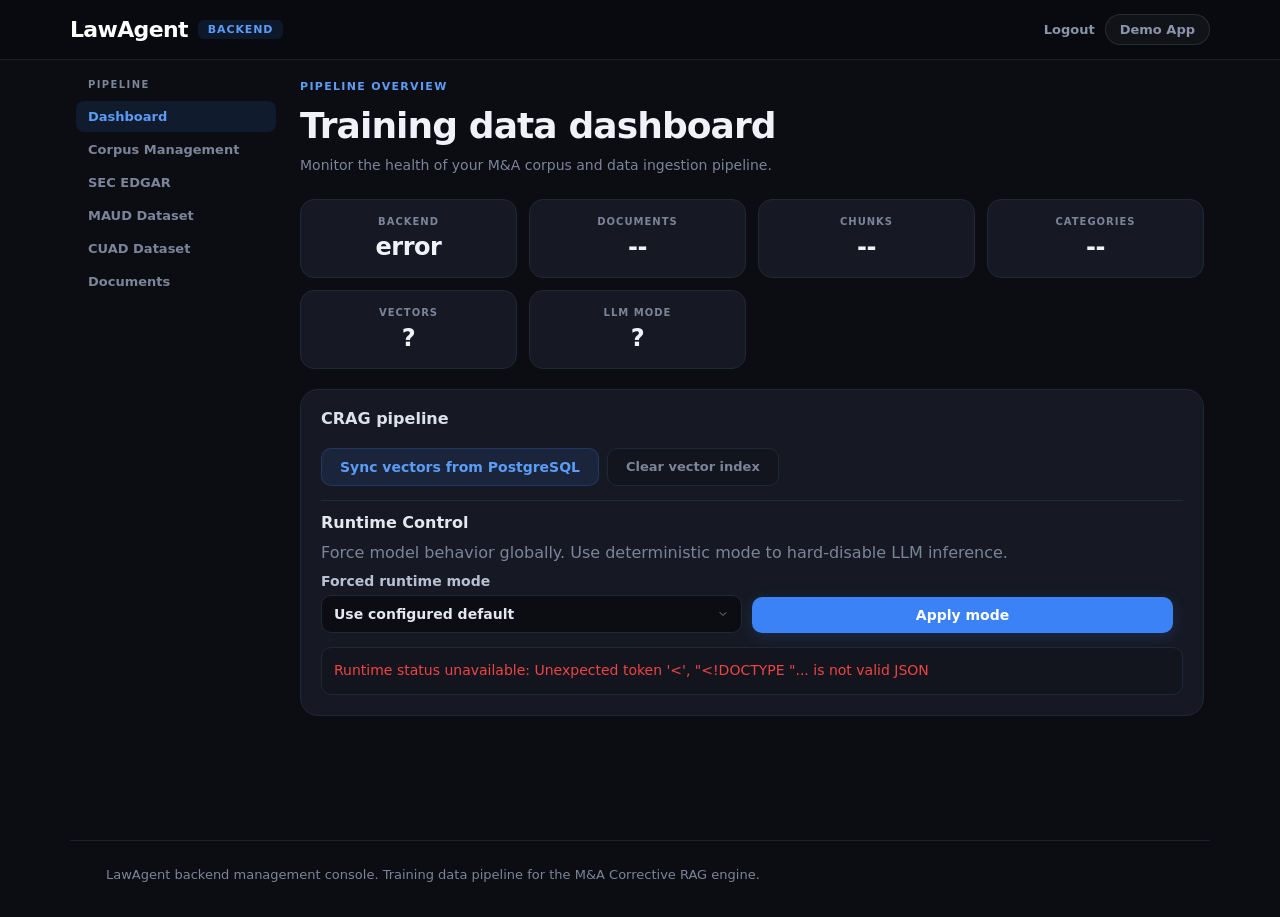
==== commit 23598778: "deployment and failsafes" ====
--- a/templates/admin.html
+++ b/templates/admin.html
@@ -73,6 +73,23 @@
               <button id="adminVectorClear" class="ghost">Clear vector index</button>
             </div>
             <div id="vectorResult" class="result-box"></div>
+            <div style="margin-top:14px;border-top:1px solid var(--line);padding-top:12px">
+              <h4 style="margin:0 0 8px">Runtime Control</h4>
+              <p class="muted" style="margin:0 0 8px">Force model behavior globally. Use deterministic mode to hard-disable LLM inference.</p>
+              <div class="inline-fields" style="align-items:flex-end">
+                <label>
+                  Forced runtime mode
+                  <select id="adminRuntimeMode">
+                    <option value="configured">Use configured default</option>
+                    <option value="auto">Auto (LLM with deterministic fallback)</option>
+                    <option value="llm">LLM only</option>
+                    <option value="deterministic">Deterministic only</option>
+                  </select>
+                </label>
+                <button id="adminRuntimeApply" class="primary">Apply mode</button>
+              </div>
+              <div id="runtimeResult" class="result-box"></div>
+            </div>
           </div>
           <div class="category-breakdown" id="categoryBreakdown"></div>
           <div class="doc-list" id="dashboardDocList"></div>
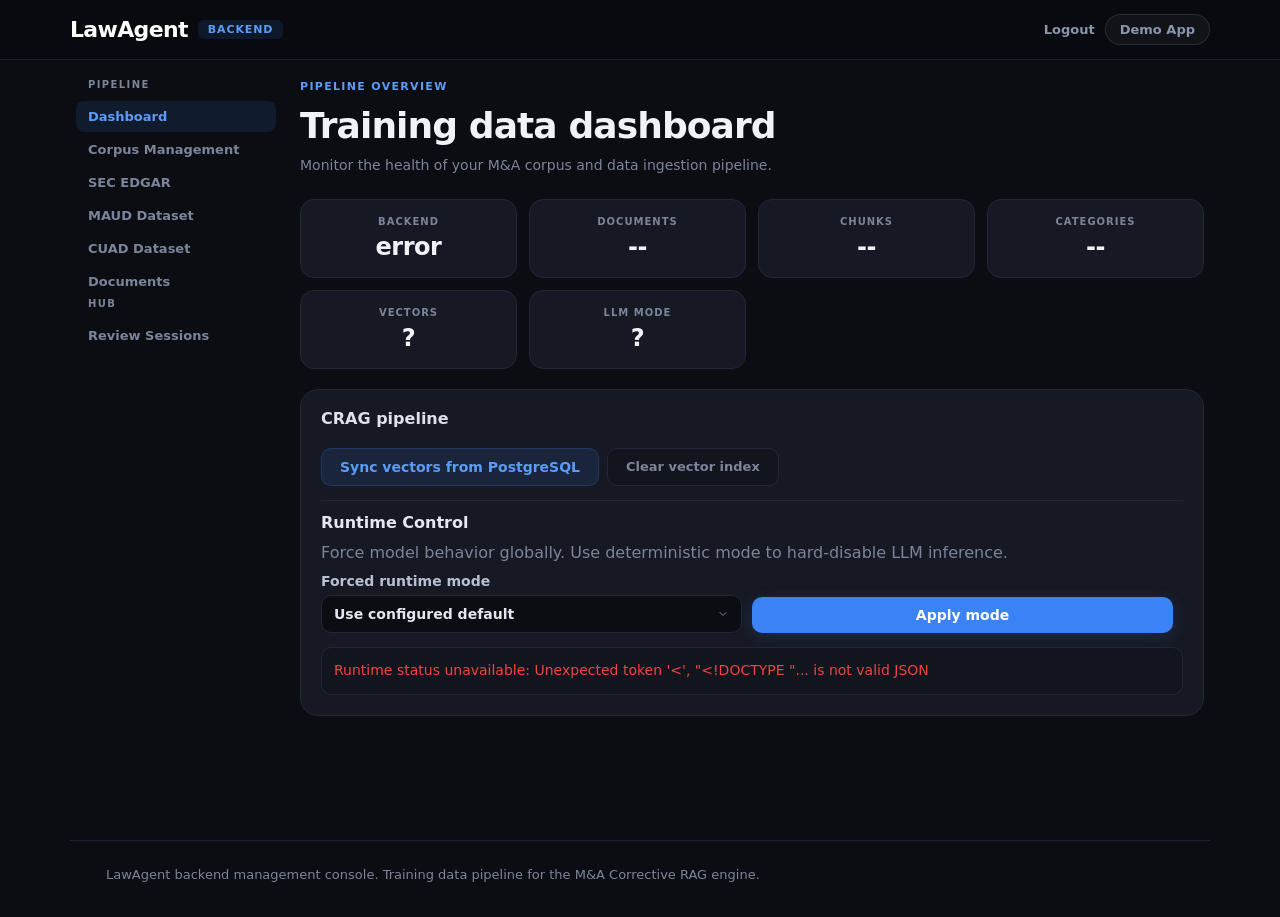
==== commit 7cb0559a: "Add admin Hub observability panel (5.7b) + Cloudflare Access JWT gate (5.1) 5.7b — /admin "Review Se" ====
--- a/templates/admin.html
+++ b/templates/admin.html
@@ -30,6 +30,8 @@
         <button class="sidebar-link" data-panel="maud">MAUD Dataset</button>
         <button class="sidebar-link" data-panel="cuad">CUAD Dataset</button>
         <button class="sidebar-link" data-panel="documents">Documents</button>
+        <h3>Hub</h3>
+        <button class="sidebar-link" data-panel="hub-sessions">Review Sessions</button>
       </aside>
 
       <div class="admin-content">
@@ -311,6 +313,41 @@
           </div>
           <div id="documentTable" class="doc-table-container"></div>
         </section>
+
+        <section id="panel-hub-sessions" class="admin-panel">
+          <div class="section-heading">
+            <p class="eyebrow">Hub observability</p>
+            <h2>Drafting &amp; Review sessions</h2>
+            <p>All Hub pipeline sessions stored in the database, with per-session change detail.</p>
+          </div>
+          <div class="stats-grid" id="hubStats">
+            <div class="stat-card">
+              <span class="stat-label">Total sessions</span>
+              <span class="stat-value" id="hubStatTotal">--</span>
+            </div>
+            <div class="stat-card">
+              <span class="stat-label">Generate</span>
+              <span class="stat-value" id="hubStatGenerate">--</span>
+            </div>
+            <div class="stat-card">
+              <span class="stat-label">Revise</span>
+              <span class="stat-value" id="hubStatRevise">--</span>
+            </div>
+            <div class="stat-card">
+              <span class="stat-label">Review</span>
+              <span class="stat-value" id="hubStatReview">--</span>
+            </div>
+            <div class="stat-card">
+              <span class="stat-label">Avg changes</span>
+              <span class="stat-value" id="hubStatAvg">--</span>
+            </div>
+            <div class="stat-card">
+              <span class="stat-label">Failed</span>
+              <span class="stat-value" id="hubStatFailed">--</span>
+            </div>
+          </div>
+          <div id="hubSessionsTable" class="doc-table-container" style="margin-top:16px"></div>
+        </section>
       </div>
     </main>
 
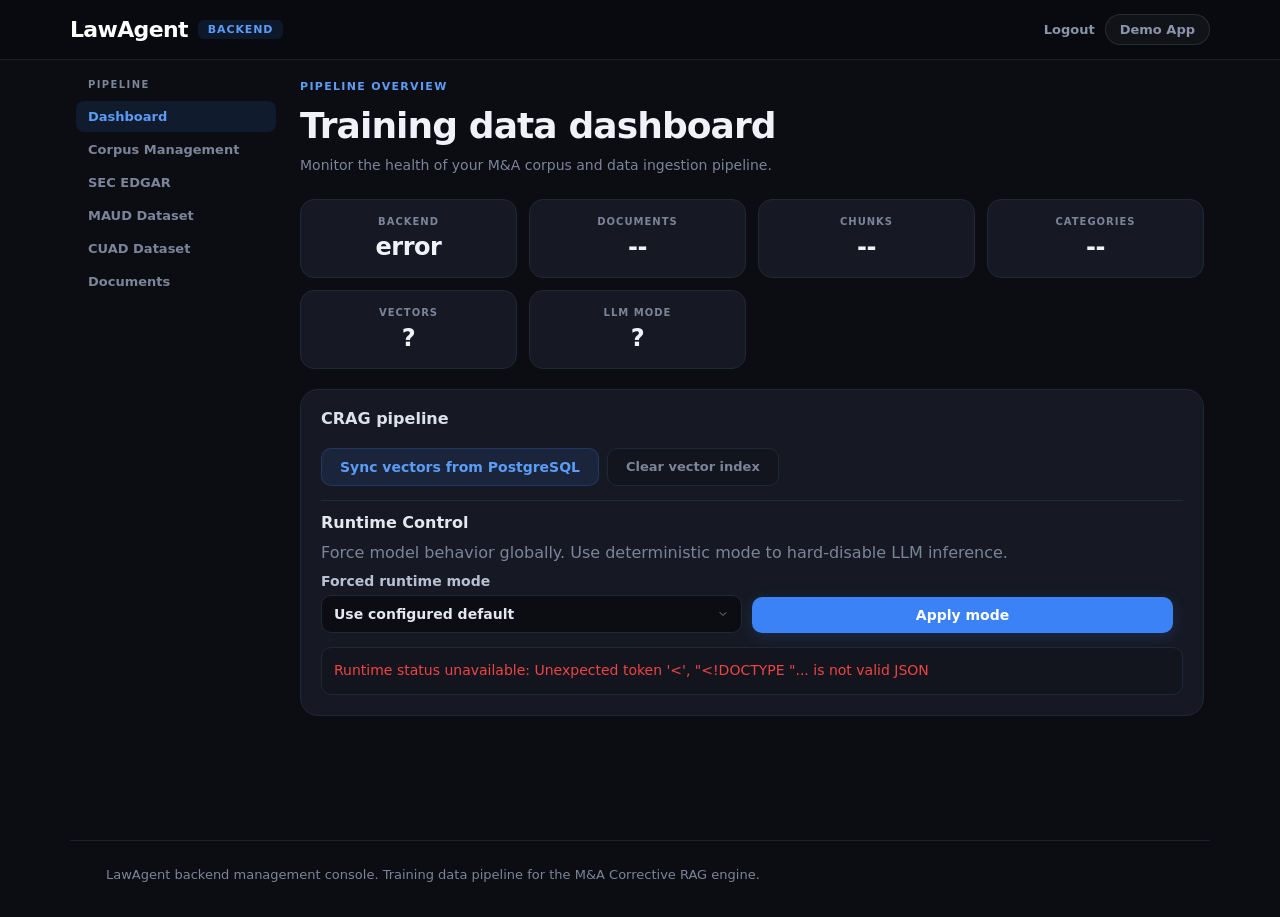
==== commit 4407a522: "Retire CF Access gate, host-based 404, and Hub Sessions admin panel The admin area is no longer moni" ====
--- a/templates/admin.html
+++ b/templates/admin.html
@@ -30,8 +30,6 @@
         <button class="sidebar-link" data-panel="maud">MAUD Dataset</button>
         <button class="sidebar-link" data-panel="cuad">CUAD Dataset</button>
         <button class="sidebar-link" data-panel="documents">Documents</button>
-        <h3>Hub</h3>
-        <button class="sidebar-link" data-panel="hub-sessions">Review Sessions</button>
       </aside>
 
       <div class="admin-content">
@@ -314,40 +312,6 @@
           <div id="documentTable" class="doc-table-container"></div>
         </section>
 
-        <section id="panel-hub-sessions" class="admin-panel">
-          <div class="section-heading">
-            <p class="eyebrow">Hub observability</p>
-            <h2>Drafting &amp; Review sessions</h2>
-            <p>All Hub pipeline sessions stored in the database, with per-session change detail.</p>
-          </div>
-          <div class="stats-grid" id="hubStats">
-            <div class="stat-card">
-              <span class="stat-label">Total sessions</span>
-              <span class="stat-value" id="hubStatTotal">--</span>
-            </div>
-            <div class="stat-card">
-              <span class="stat-label">Generate</span>
-              <span class="stat-value" id="hubStatGenerate">--</span>
-            </div>
-            <div class="stat-card">
-              <span class="stat-label">Revise</span>
-              <span class="stat-value" id="hubStatRevise">--</span>
-            </div>
-            <div class="stat-card">
-              <span class="stat-label">Review</span>
-              <span class="stat-value" id="hubStatReview">--</span>
-            </div>
-            <div class="stat-card">
-              <span class="stat-label">Avg changes</span>
-              <span class="stat-value" id="hubStatAvg">--</span>
-            </div>
-            <div class="stat-card">
-              <span class="stat-label">Failed</span>
-              <span class="stat-value" id="hubStatFailed">--</span>
-            </div>
-          </div>
-          <div id="hubSessionsTable" class="doc-table-container" style="margin-top:16px"></div>
-        </section>
       </div>
     </main>
 
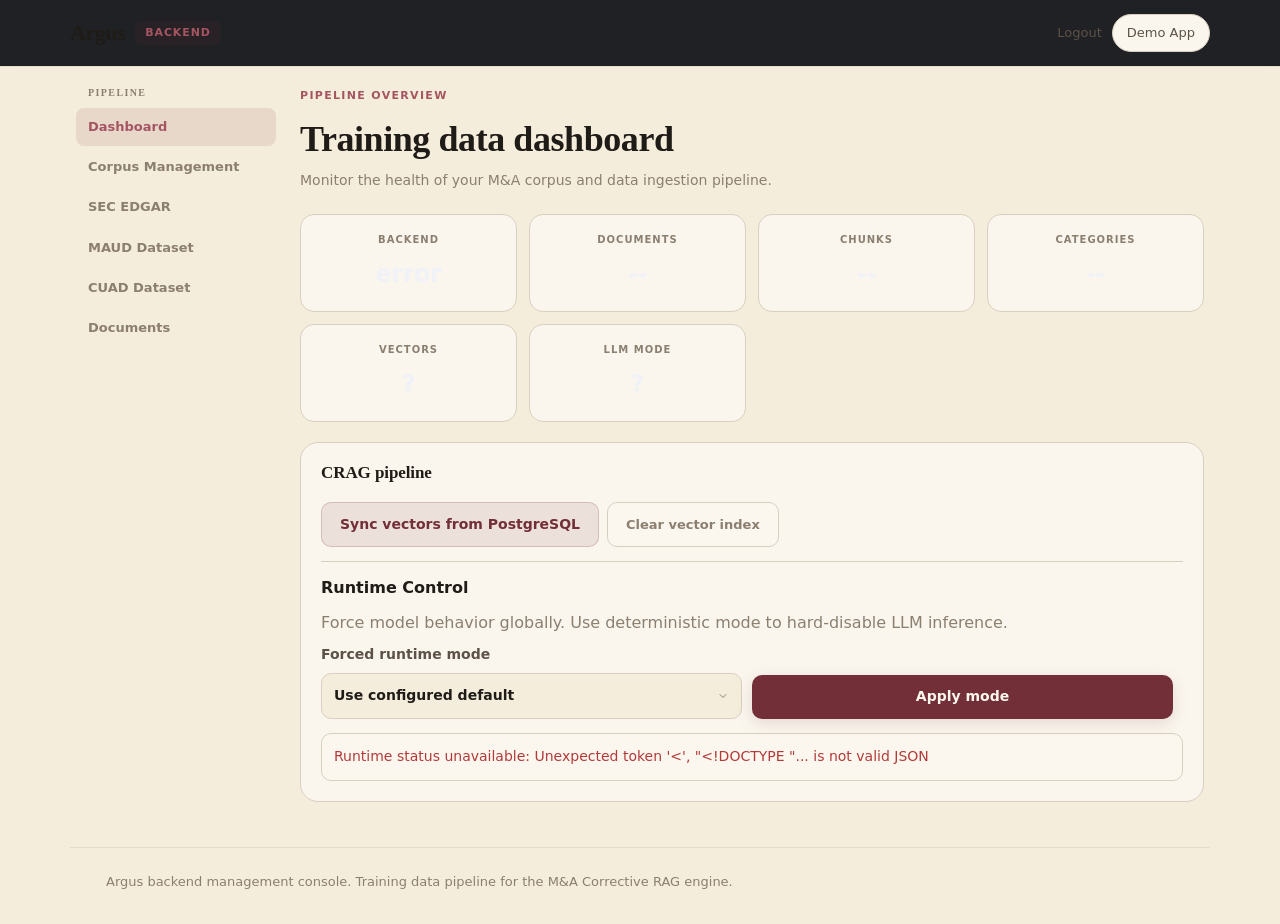
==== commit dc1e6073: "Argus rename + landing readability fix + back-link nav - Rename LawAgent -> Argus in titles, brand s" ====
--- a/templates/admin.html
+++ b/templates/admin.html
@@ -3,7 +3,7 @@
   <head>
     <meta charset="utf-8">
     <meta name="viewport" content="width=device-width, initial-scale=1">
-    <title>LawAgent | Backend Management</title>
+    <title>Argus | Backend Management</title>
     <link rel="stylesheet" href="/static/styles.css">
     <link rel="stylesheet" href="/static/admin.css">
   </head>
@@ -11,7 +11,7 @@
     <header class="admin-header">
       <nav>
         <div class="admin-brand">
-          <span class="brand">LawAgent</span>
+          <span class="brand">Argus</span>
           <span class="admin-badge">Backend</span>
         </div>
         <div class="nav-right">
@@ -316,7 +316,7 @@
     </main>
 
     <footer>
-      <p>LawAgent backend management console. Training data pipeline for the M&A Corrective RAG engine.</p>
+      <p>Argus backend management console. Training data pipeline for the M&amp;A Corrective RAG engine.</p>
     </footer>
 
     <script src="/static/admin.js"></script>
--- a/static/styles.css
+++ b/static/styles.css
@@ -1,25 +1,40 @@
 :root {
-  color-scheme: dark;
-  --bg: #0b0d13;
-  --bg-raised: #13151e;
-  --ink: #e4e7ef;
-  --muted: #7c8499;
-  --card: #161923;
-  --card-hover: #1a1e2b;
-  --line: #222738;
-  --line-subtle: #1c2030;
-  --accent: #3b82f6;
-  --accent-soft: #5b9cf7;
-  --accent-dim: rgba(59, 130, 246, 0.12);
-  --accent-glow: rgba(59, 130, 246, 0.18);
-  --red: #ef4444;
-  --amber: #f59e0b;
-  --green: #22c55e;
+  color-scheme: light;
+  /* ── "Law library" editorial palette — cream paper + burgundy accent ── */
+  --bg: #F5EDDC;              /* cream paper, main page */
+  --bg-raised: #FBF7EE;       /* lighter cream, raised surfaces */
+  --ink: #1F1B17;             /* warm charcoal, primary text */
+  --text: #1F1B17;            /* alias for component-level usage */
+  --text-dim: #5C5247;        /* secondary text */
+  --muted: #8B7F70;           /* captions, hints */
+  --card: #FAF6EE;            /* card surfaces */
+  --card-hover: #F2EBDC;
+  --panel: #FAF6EE;           /* alias */
+  --line: #D9CFC0;            /* subtle dividers / tan border */
+  --line-subtle: #E5DCC8;
+  --border: #D9CFC0;          /* alias */
+  --border-strong: #B5A893;
+  --accent: #722F37;          /* deep burgundy — primary CTA, links, focus */
+  --accent-soft: #A55561;     /* softer accent for hover */
+  --accent-strong: #5C1F26;   /* pressed state */
+  --accent-dim: rgba(114, 47, 55, 0.10);
+  --accent-glow: rgba(114, 47, 55, 0.15);
+  --red: #B33A3A;             /* brick red — semantic danger, distinct from accent */
+  --amber: #B57F26;           /* ochre warning */
+  --green: #5C7A56;           /* muted sage success */
+  --danger: #B33A3A;          /* alias */
+  --warn: #B57F26;            /* alias */
+  --ok: #5C7A56;              /* alias */
   --radius: 14px;
   --radius-lg: 18px;
-  --shadow: 0 8px 32px rgba(0, 0, 0, 0.25);
-  --shadow-lg: 0 20px 60px rgba(0, 0, 0, 0.35);
+  --shadow: 0 4px 20px rgba(31, 27, 23, 0.06);
+  --shadow-lg: 0 12px 40px rgba(31, 27, 23, 0.10);
   --transition: 0.2s cubic-bezier(0.4, 0, 0.2, 1);
+
+  /* Editorial typography stack */
+  --font-serif: 'Newsreader', 'Source Serif Pro', 'Georgia', serif;
+  --font-sans: 'Inter', ui-sans-serif, system-ui, -apple-system, BlinkMacSystemFont, "Segoe UI", sans-serif;
+  --font-mono: 'JetBrains Mono', ui-monospace, SFMono-Regular, Menlo, monospace;
 }
 
 * {
@@ -28,7 +43,9 @@
 
 body {
   margin: 0;
-  font-family: "Inter", ui-sans-serif, system-ui, -apple-system, BlinkMacSystemFont, "Segoe UI", sans-serif;
+  font-family: var(--font-sans);
+  font-size: 16px;
+  line-height: 1.7;
   background: var(--bg);
   color: var(--ink);
   -webkit-font-smoothing: antialiased;
@@ -48,16 +65,16 @@
 }
 
 ::selection {
-  background: rgba(59, 130, 246, 0.3);
-  color: #fff;
+  background: rgba(114, 47, 55, 0.22);
+  color: var(--text);
 }
 
 .hero {
   background:
-    radial-gradient(ellipse 80% 60% at 70% 10%, rgba(59, 130, 246, 0.14), transparent),
-    radial-gradient(ellipse 60% 50% at 15% 85%, rgba(99, 102, 241, 0.08), transparent),
-    linear-gradient(175deg, #080a10 0%, #0f1320 40%, #111827 100%);
-  color: white;
+    radial-gradient(ellipse 80% 60% at 70% 10%, rgba(114, 47, 55, 0.06), transparent),
+    radial-gradient(ellipse 60% 50% at 15% 85%, rgba(181, 127, 38, 0.05), transparent),
+    linear-gradient(175deg, #FBF7EE 0%, #F5EDDC 40%, #F0E6D0 100%);
+  color: var(--text);
   padding: 24px clamp(20px, 5vw, 72px) 64px;
   border-bottom: 1px solid var(--line-subtle);
 }
@@ -78,26 +95,49 @@
 }
 
 .brand {
+  font-family: var(--font-serif);
   font-size: 22px;
-  font-weight: 800;
-  letter-spacing: -0.03em;
-  color: white;
+  font-weight: 700;
+  letter-spacing: -0.02em;
+  color: var(--text);
+  text-decoration: none;
+}
+
+.brand-group {
+  display: flex;
+  align-items: center;
+  gap: 18px;
+}
+
+.nav-back {
+  font-size: 13px;
+  color: var(--text-dim);
+  text-decoration: none;
+  letter-spacing: -0.005em;
+  transition: color var(--transition);
+  padding-right: 4px;
+  border-right: 1px solid var(--border);
+  padding-right: 18px;
+}
+
+.nav-back:hover {
+  color: var(--accent);
 }
 
 .pill {
-  border: 1px solid rgba(255, 255, 255, 0.1);
+  border: 1px solid var(--border);
   padding: 7px 14px;
   border-radius: 999px;
   color: var(--muted);
   font-size: 12px;
   font-weight: 600;
-  background: rgba(255, 255, 255, 0.04);
+  background: var(--card);
   transition: all var(--transition);
 }
 
 .pill:hover {
-  border-color: rgba(255, 255, 255, 0.2);
-  color: #bfc6d4;
+  border-color: var(--accent);
+  color: var(--accent);
 }
 
 .hero-grid {
@@ -120,37 +160,42 @@
 h2,
 h3 {
   margin: 0;
-  line-height: 1.08;
+  font-family: var(--font-serif);
+  line-height: 1.12;
 }
 
 h1 {
   max-width: 720px;
-  font-size: clamp(36px, 6vw, 62px);
-  font-weight: 800;
-  letter-spacing: -0.035em;
-  color: #f0f2f8;
+  font-size: clamp(40px, 6vw, 72px);
+  font-weight: 700;
+  letter-spacing: -0.018em;
+  color: var(--text);
 }
 
 h2 {
-  font-size: clamp(24px, 3.5vw, 36px);
-  font-weight: 800;
-  letter-spacing: -0.025em;
-  color: #f0f2f8;
-  line-height: 1.15;
+  font-size: clamp(26px, 3.5vw, 36px);
+  font-weight: 600;
+  letter-spacing: -0.012em;
+  color: var(--text);
+  line-height: 1.2;
 }
 
 h3 {
-  font-size: 16px;
-  font-weight: 700;
-  color: #dde1eb;
+  font-size: 17px;
+  font-weight: 600;
+  letter-spacing: -0.005em;
+  color: var(--text);
 }
 
 .lede {
   max-width: 640px;
   margin: 18px 0 0;
-  color: #8a94ab;
-  font-size: 15px;
-  line-height: 1.7;
+  color: var(--text-dim);
+  font-size: 18px;
+  line-height: 1.6;
+  font-family: var(--font-serif);
+  font-style: italic;
+  font-weight: 400;
 }
 
 .hero-actions,
@@ -172,15 +217,15 @@
 }
 
 .nav-link {
-  color: #8a94ab;
+  color: var(--text-dim);
   text-decoration: none;
-  font-weight: 600;
+  font-weight: 500;
   font-size: 13px;
   transition: color var(--transition);
 }
 
 .nav-link:hover {
-  color: white;
+  color: var(--accent);
 }
 
 .context-grid {
@@ -200,14 +245,14 @@
 }
 
 .primary {
-  color: white;
+  color: #FBF7EE;
   background: var(--accent);
   box-shadow: 0 4px 16px var(--accent-glow);
 }
 
 .primary:hover {
-  background: #2563eb;
-  box-shadow: 0 6px 24px rgba(37, 99, 235, 0.3);
+  background: var(--accent-strong);
+  box-shadow: 0 6px 24px rgba(92, 31, 38, 0.22);
   transform: translateY(-1px);
 }
 
@@ -216,26 +261,26 @@
 }
 
 .secondary {
-  color: #b8c1d4;
-  background: rgba(255, 255, 255, 0.05);
+  color: var(--text-dim);
+  background: var(--card);
   border: 1px solid var(--line);
 }
 
 .secondary:hover {
-  background: rgba(255, 255, 255, 0.08);
-  border-color: #3a4058;
-  color: #d0d7e6;
+  background: var(--card-hover);
+  border-color: var(--border-strong);
+  color: var(--text);
 }
 
 .secondary.dark {
-  color: var(--accent-soft);
+  color: var(--accent);
   background: var(--accent-dim);
-  border: 1px solid rgba(59, 130, 246, 0.2);
+  border: 1px solid rgba(114, 47, 55, 0.2);
 }
 
 .secondary.dark:hover {
-  background: rgba(59, 130, 246, 0.18);
-  border-color: rgba(59, 130, 246, 0.35);
+  background: rgba(114, 47, 55, 0.18);
+  border-color: rgba(114, 47, 55, 0.35);
 }
 
 .ghost {
@@ -247,8 +292,8 @@
 
 .ghost:hover {
   color: var(--ink);
-  border-color: #3a4058;
-  background: #1a1e2b;
+  border-color: var(--border-strong);
+  background: var(--card-hover);
 }
 
 .wide {
@@ -271,12 +316,12 @@
 
 .pipeline-card {
   padding: 24px;
-  background: linear-gradient(145deg, var(--card) 0%, #1e2230 100%);
+  background: linear-gradient(145deg, var(--card) 0%, var(--card-hover) 100%);
 }
 
 .pipeline-card h2 {
   font-size: 18px;
-  color: #f0f2f8;
+  color: var(--text);
   margin-bottom: 4px;
 }
 
@@ -334,7 +379,7 @@
 .llm-enhancement {
   margin: 10px 0;
   padding: 12px 14px;
-  background: rgba(59, 130, 246, 0.06);
+  background: var(--accent-dim);
   border-left: 3px solid var(--accent);
   border-radius: var(--radius);
 }
@@ -420,11 +465,11 @@
 }
 
 .file-label {
-  border: 1px dashed rgba(59, 130, 246, 0.3);
+  border: 1px dashed rgba(114, 47, 55, 0.30);
   border-radius: var(--radius);
   padding: 14px;
-  color: #8a94ab;
-  background: rgba(59, 130, 246, 0.04);
+  color: var(--text-dim);
+  background: rgba(114, 47, 55, 0.04);
   transition: all var(--transition);
   font-size: 14px;
   display: block;
@@ -433,7 +478,7 @@
 
 .file-label:hover {
   border-color: var(--accent);
-  background: rgba(59, 130, 246, 0.08);
+  background: rgba(114, 47, 55, 0.08);
 }
 
 .file-label input {
@@ -531,7 +576,7 @@
 }
 
 .metric:hover {
-  border-color: #3a4058;
+  border-color: var(--border-strong);
 }
 
 .metric span {
@@ -546,7 +591,7 @@
   display: block;
   margin-top: 5px;
   font-size: 18px;
-  color: #f0f2f8;
+  color: var(--text);
 }
 
 .issue,
@@ -564,7 +609,7 @@
 .issue:hover,
 .clause:hover,
 .reference:hover {
-  border-color: #3a4058;
+  border-color: var(--border-strong);
 }
 
 .issue.high {
@@ -615,7 +660,7 @@
   font-family: "SF Mono", "Fira Code", ui-monospace, SFMono-Regular, Menlo, monospace;
   font-size: 13px;
   line-height: 1.5;
-  color: #8a94ab;
+  color: var(--text-dim);
 }
 
 .template-grid {
@@ -630,7 +675,7 @@
 label {
   display: grid;
   gap: 6px;
-  color: #b8c1d4;
+  color: var(--text-dim);
   font-weight: 600;
   font-size: 14px;
 }
@@ -649,7 +694,7 @@
 select {
   -webkit-appearance: none;
   appearance: none;
-  background-image: url("data:image/svg+xml,%3Csvg xmlns='http://www.w3.org/2000/svg' width='12' height='12' viewBox='0 0 24 24' fill='none' stroke='%237c8499' stroke-width='2' stroke-linecap='round' stroke-linejoin='round'%3E%3Cpath d='m6 9 6 6 6-6'/%3E%3C/svg%3E");
+  background-image: url("data:image/svg+xml,%3Csvg xmlns='http://www.w3.org/2000/svg' width='12' height='12' viewBox='0 0 24 24' fill='none' stroke='%238B7F70' stroke-width='2' stroke-linecap='round' stroke-linejoin='round'%3E%3Cpath d='m6 9 6 6 6-6'/%3E%3C/svg%3E");
   background-repeat: no-repeat;
   background-position: right 12px center;
   padding-right: 32px;
@@ -664,10 +709,11 @@
   padding: 16px;
   border-radius: var(--radius);
   border: 1px solid var(--line);
-  background: #090b11;
-  color: #8a94ab;
+  background: var(--card);
+  color: var(--text);
   line-height: 1.6;
   font-size: 13px;
+  font-family: var(--font-mono);
 }
 
 .source-grid {
@@ -680,14 +726,15 @@
 }
 
 a {
-  color: var(--accent-soft);
+  color: var(--accent);
   font-weight: 600;
   text-decoration: none;
   transition: color var(--transition);
 }
 
 a:hover {
-  color: #93bbfc;
+  color: var(--accent-strong);
+  text-decoration: underline;
 }
 
 footer {
